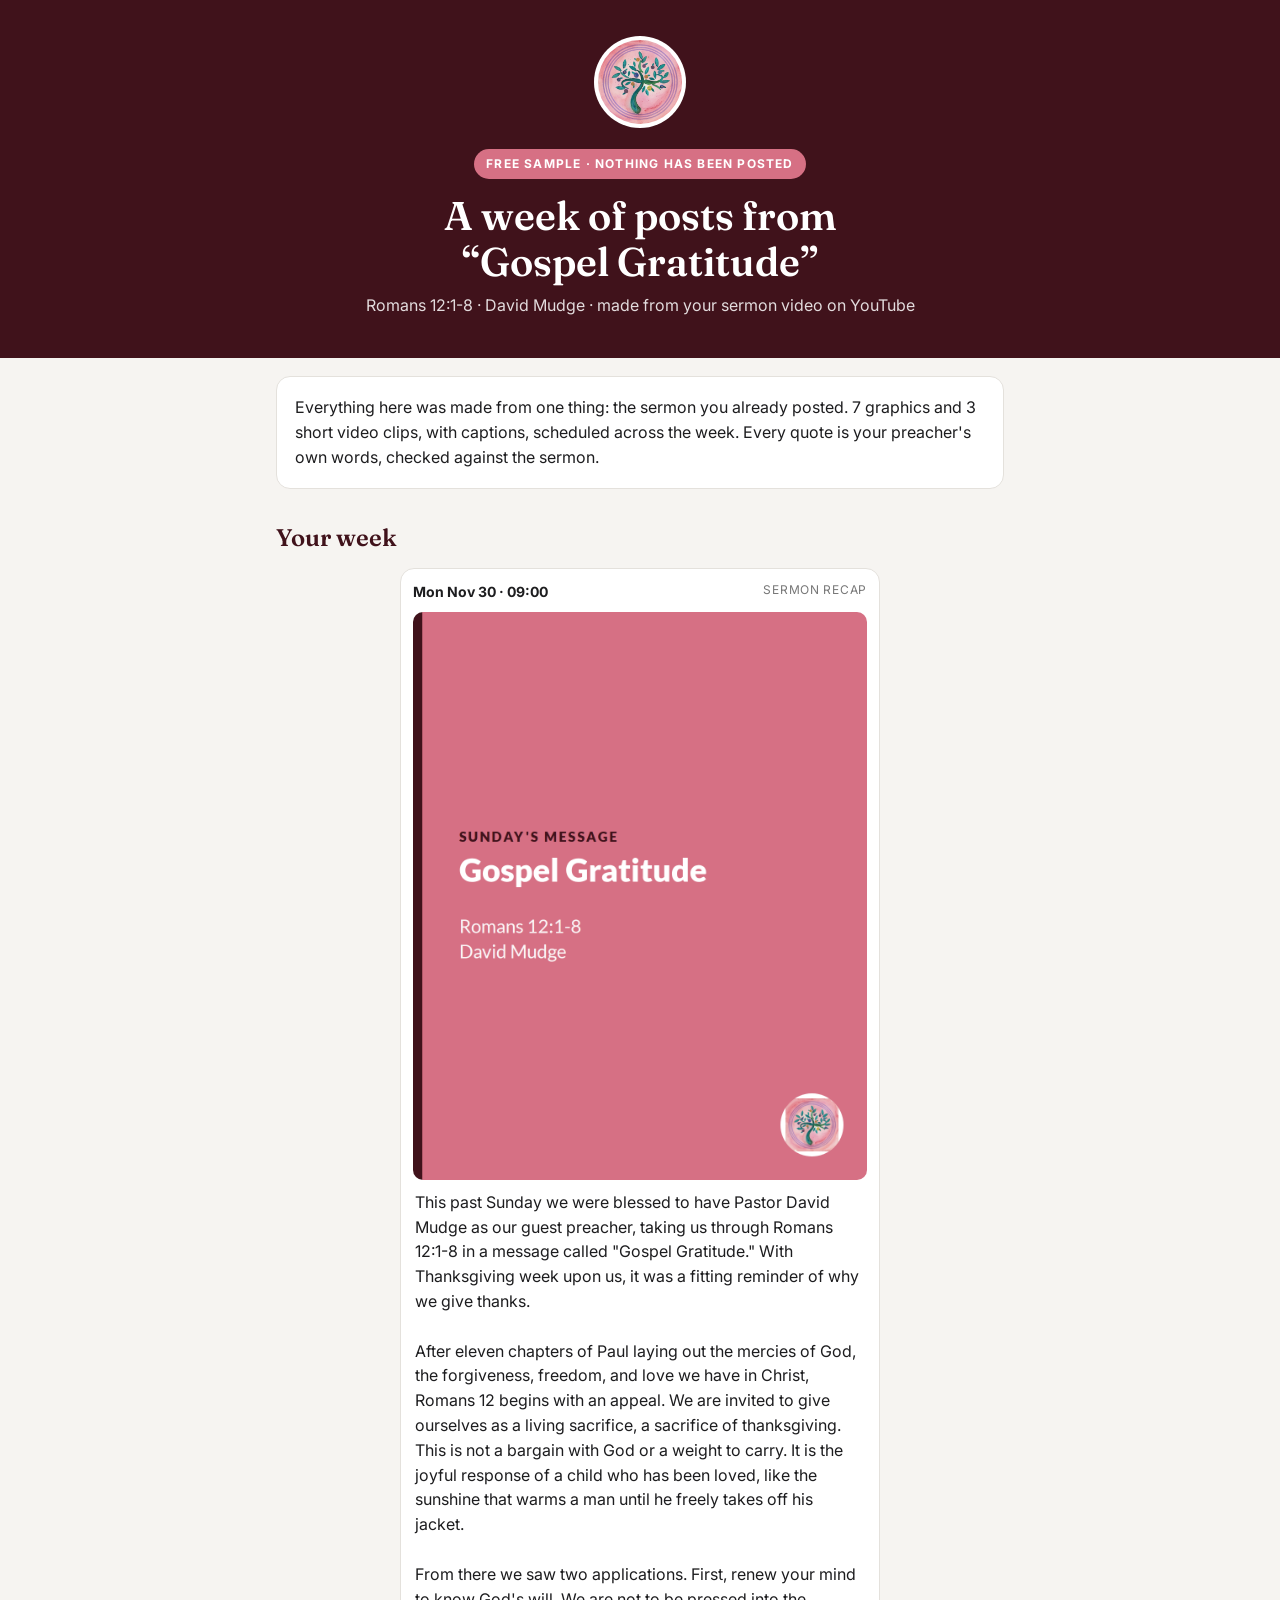
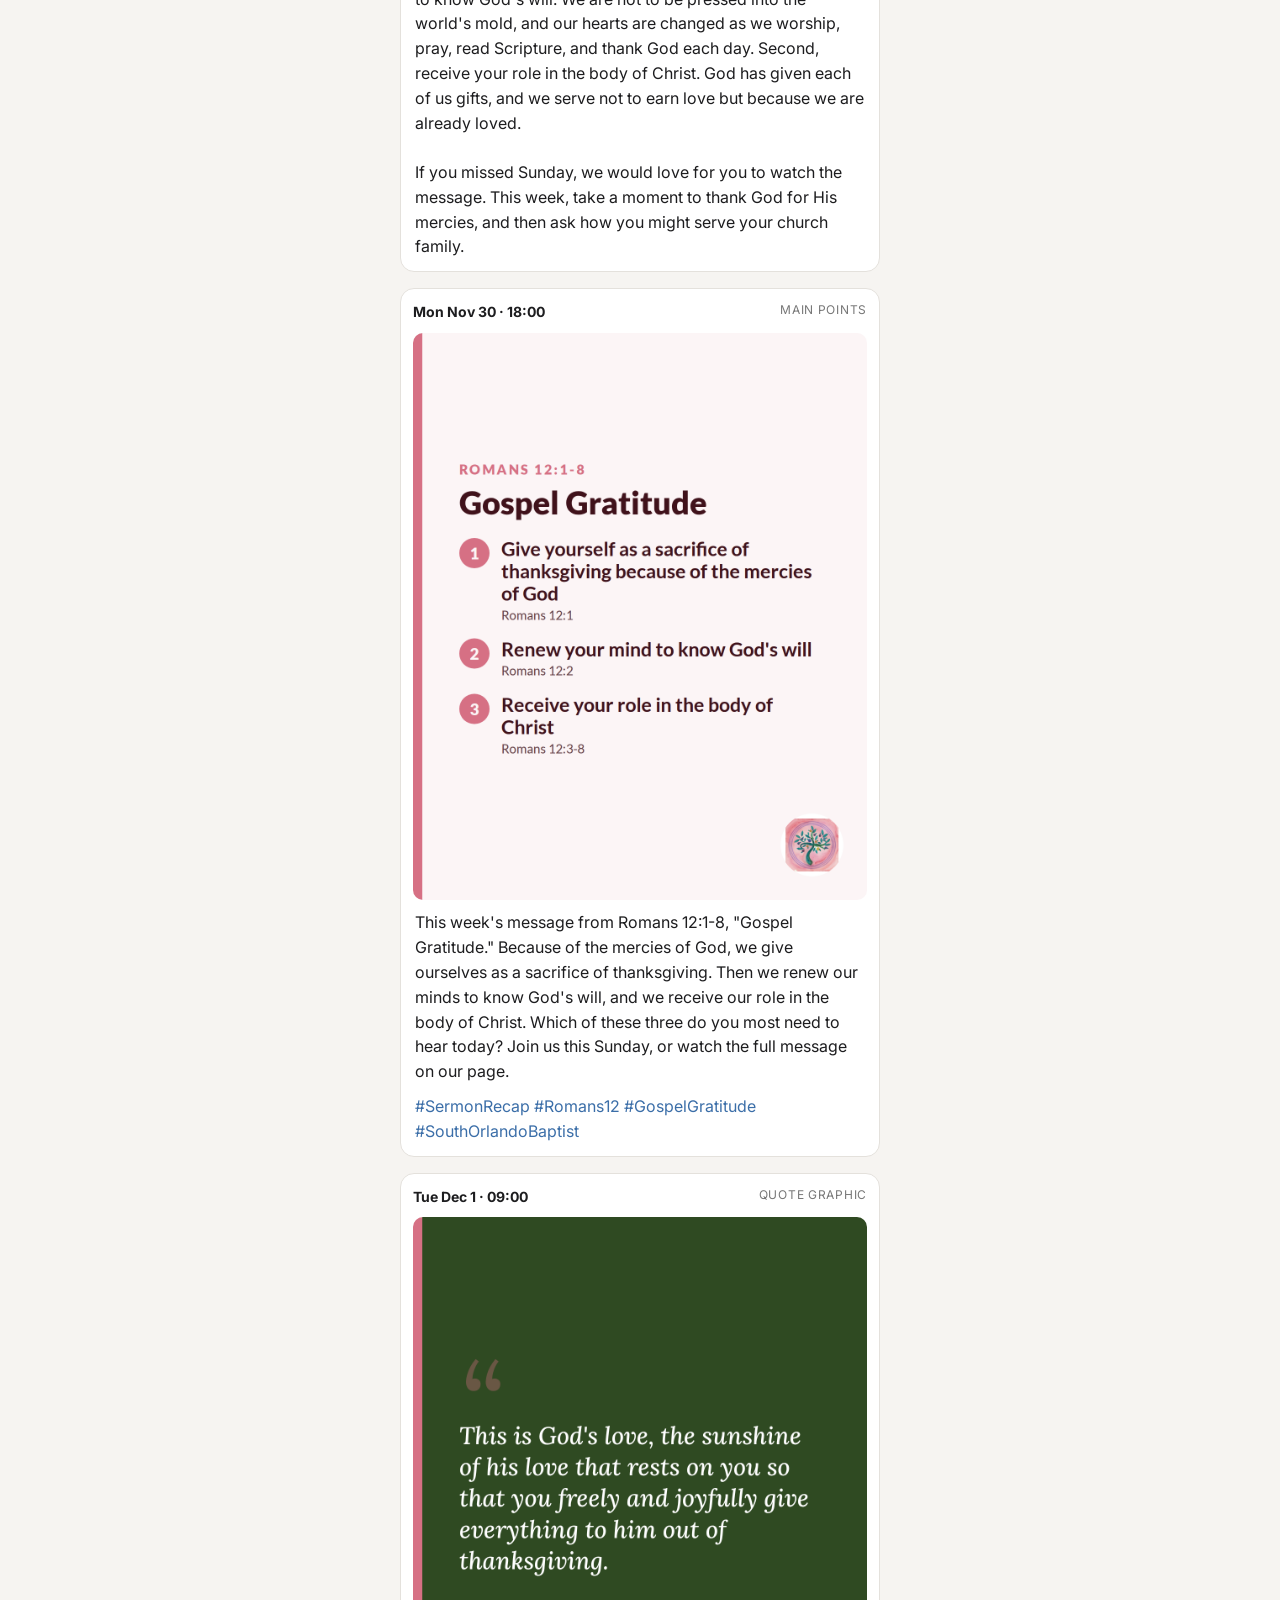
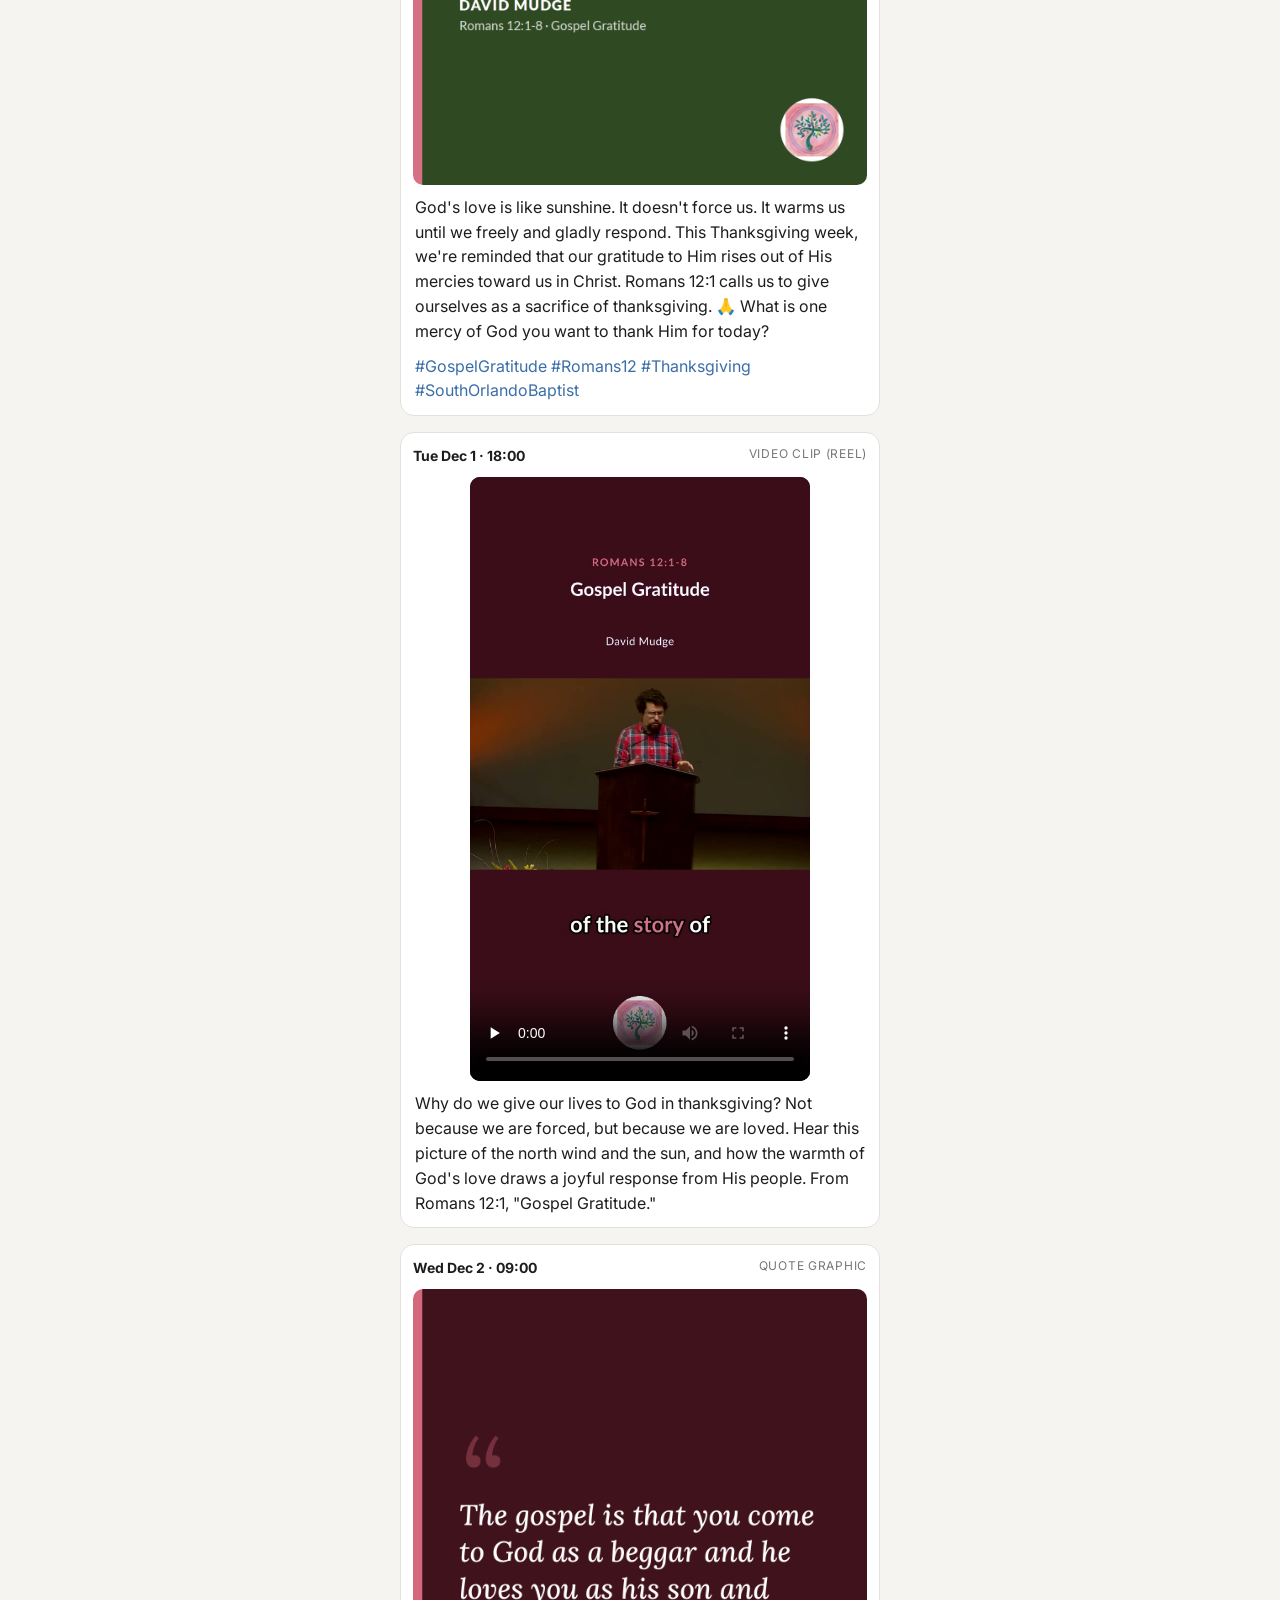
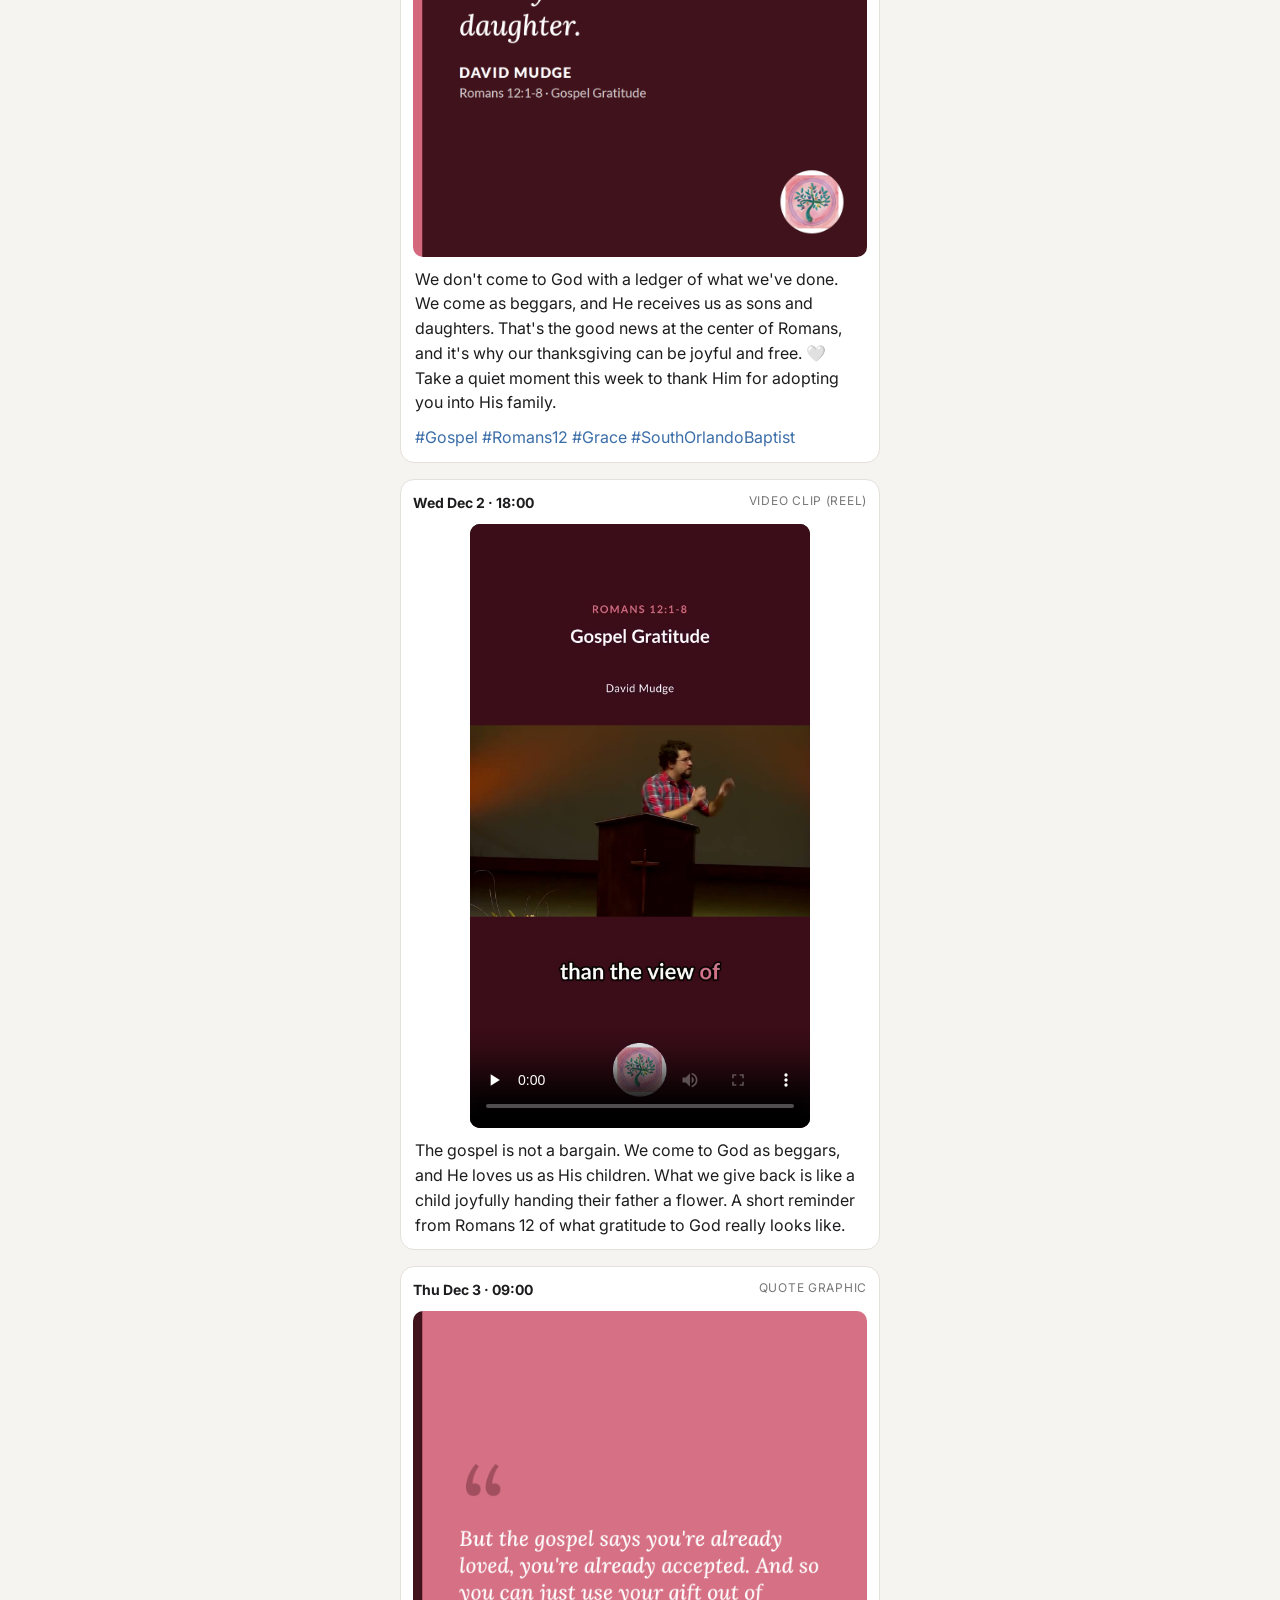
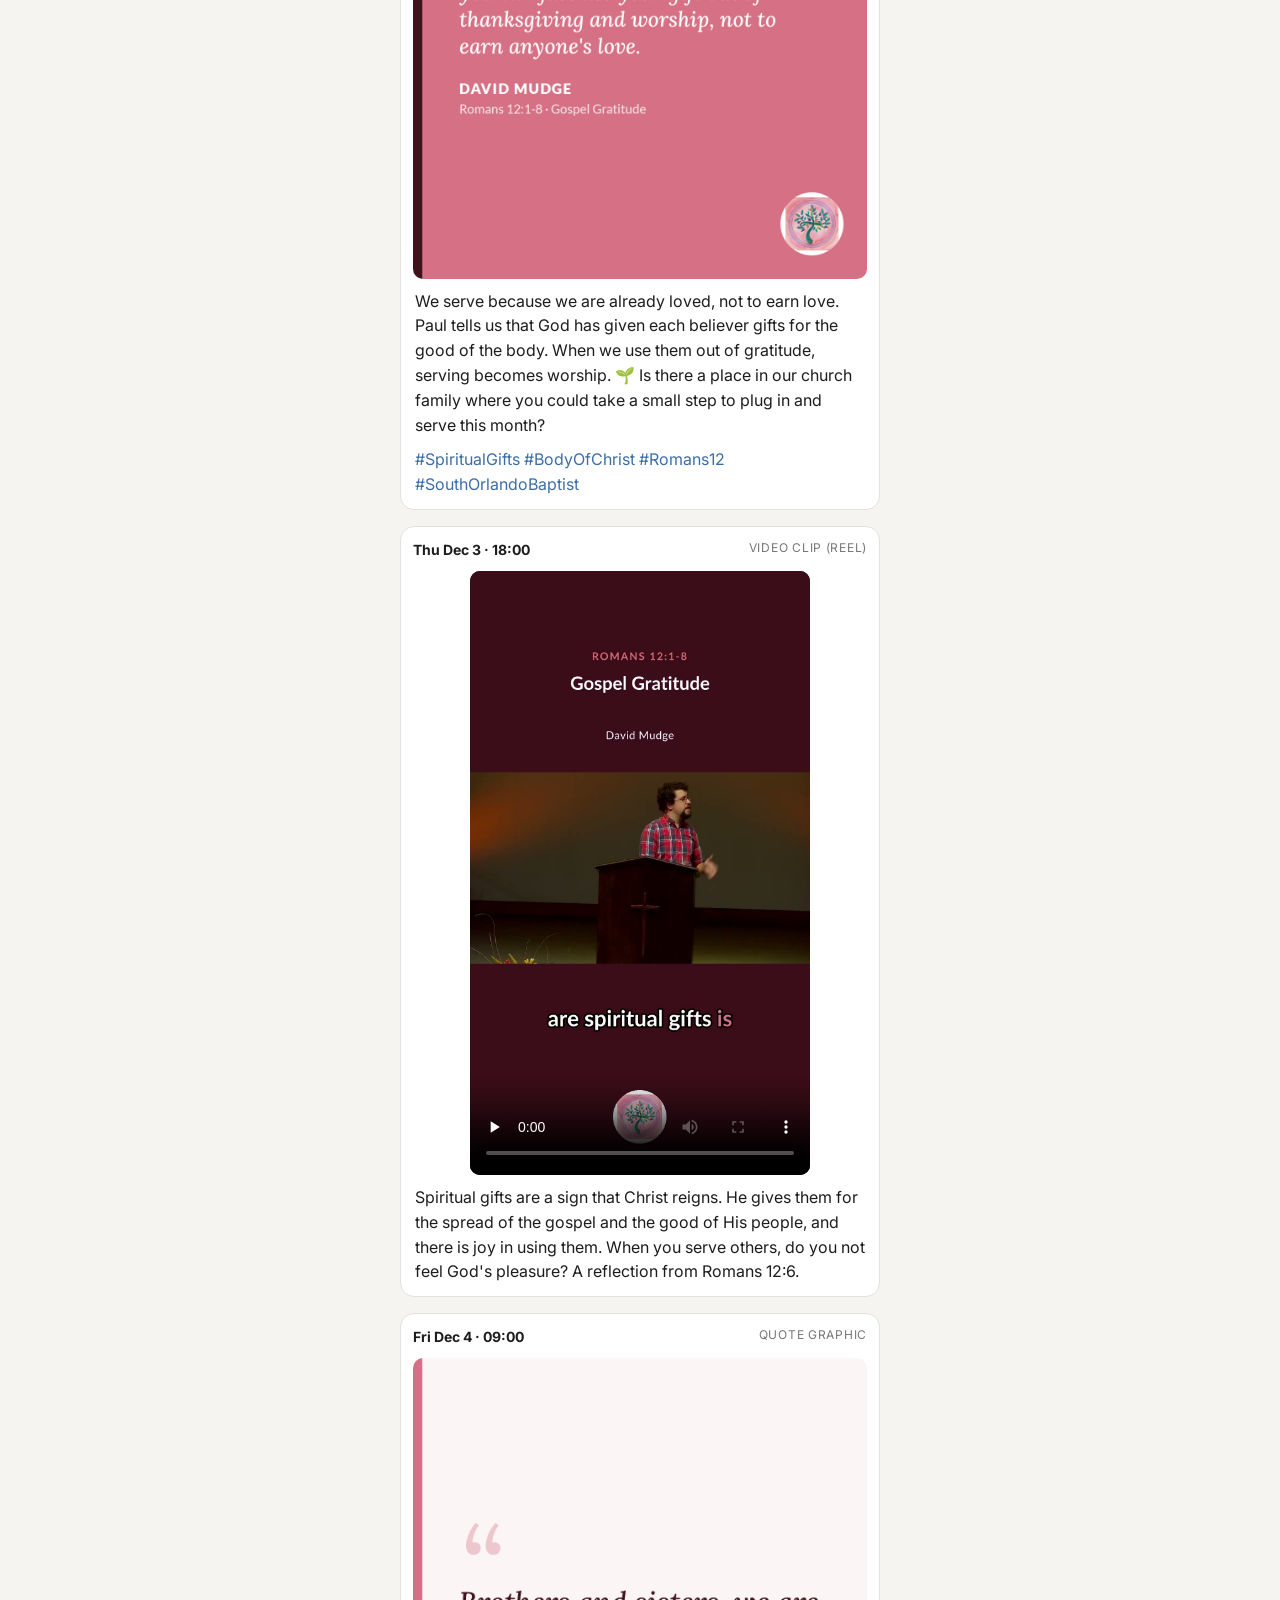
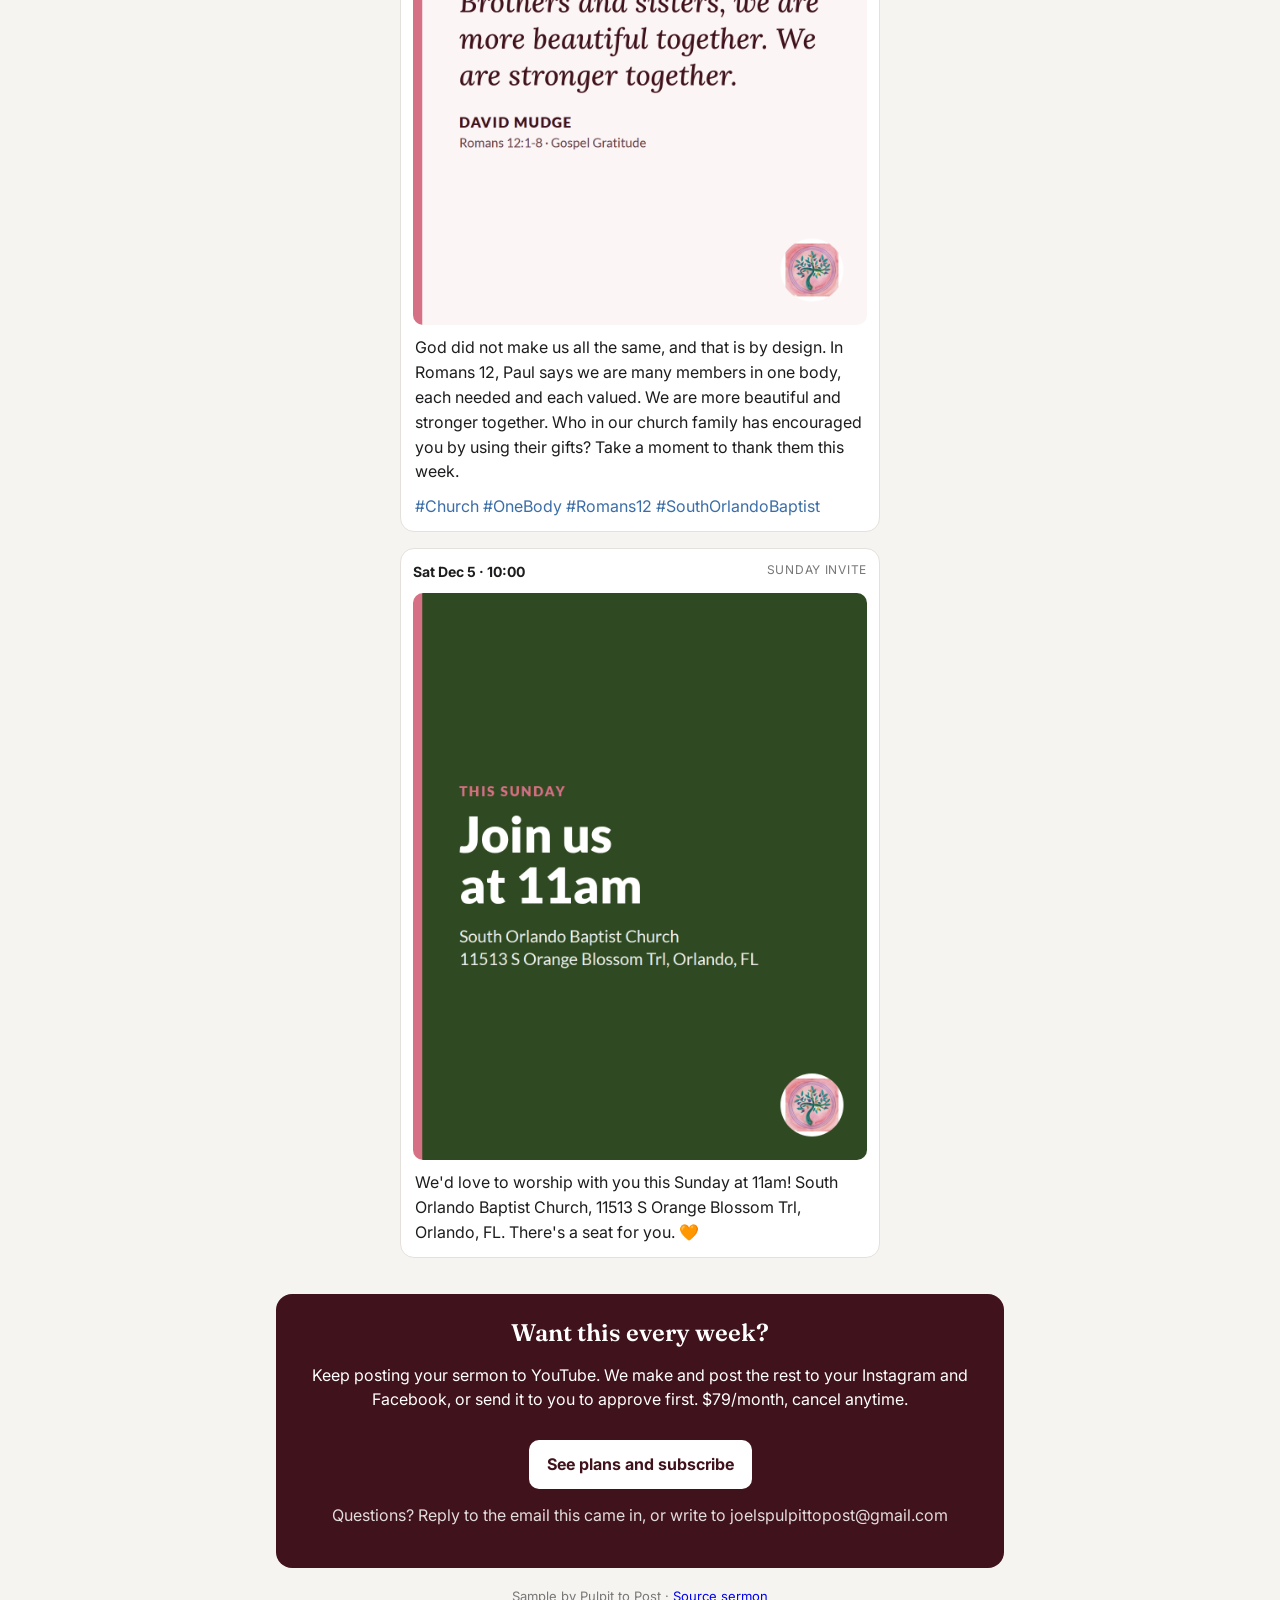
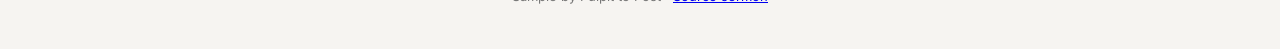
==== s/south-orlando-baptist-church-c3138469/index.html @ 4f06547c "Sample for South Orlando Baptist Church" ====
<!doctype html><html lang="en"><head><meta charset="utf-8">
<meta name="viewport" content="width=device-width, initial-scale=1, viewport-fit=cover">
<meta name="robots" content="noindex, nofollow">
<title>Free Sample · South Orlando Baptist Church</title>
<link href="https://fonts.googleapis.com/css2?family=Fraunces:opsz,wght@9..144,600&family=Inter:wght@400;600;700&display=swap" rel="stylesheet">
<style>
:root{--ink:#40121B;--accent:#D67084;--soft:#FCF5F6;--line:#E4E1DC;color-scheme:light}
*{box-sizing:border-box} body{margin:0;background:#F6F4F1;color:#1d1d1f;font:16px/1.55 Inter,system-ui,sans-serif}
.wrap{max-width:760px;margin:0 auto;padding-left:max(16px,env(safe-area-inset-left,0px));padding-right:max(16px,env(safe-area-inset-right,0px))}
header{background:var(--ink);color:#fff;padding-block:36px 40px;text-align:center}
header img{width:92px;height:92px;border-radius:50%;background:#fff;object-fit:contain;padding:4px}
.tag{display:inline-block;background:var(--accent);color:#fff;font-weight:700;font-size:12px;letter-spacing:.1em;text-transform:uppercase;padding:6px 12px;border-radius:999px;margin-top:14px}
h1{font:600 clamp(28px,6vw,40px)/1.15 Fraunces,Georgia,serif;margin:14px 0 8px;text-wrap:balance}
header p{opacity:.85;margin:0 auto;max-width:560px}
.box{background:#fff;border:1px solid var(--line);border-radius:14px;padding:18px;margin:18px 0}
h2{font:600 24px Fraunces,Georgia,serif;color:var(--ink);margin:34px 0 6px}
.post{background:#fff;border:1px solid var(--line);border-radius:14px;padding:12px;margin:16px auto;max-width:480px}
.post img,.post video{width:100%;border-radius:10px;display:block;background:#000}
.post video{max-width:340px;margin:0 auto}
.ph{display:flex;justify-content:space-between;gap:8px;margin-bottom:10px;font-size:14px}
.when{font-weight:700} .kind{color:#777;text-transform:uppercase;font-size:12px;letter-spacing:.06em}
.post p{margin:10px 2px 0} .tags{color:#3B6EA8}
.cta{background:var(--ink);color:#fff;border-radius:16px;padding:24px 20px;margin:36px 0 18px;text-align:center}
.cta h2{color:#fff;margin:0 0 8px} .cta a.btn{display:inline-block;background:#fff;color:var(--ink);font-weight:700;padding:12px 18px;border-radius:10px;text-decoration:none;margin-top:12px}
.foot{text-align:center;color:#777;font-size:13px;padding-bottom:30px}
</style></head><body>
<header><div class="wrap">
<img src="logo.png" alt="South Orlando Baptist Church logo">
<div><span class="tag">Free sample · Nothing has been posted</span></div>
<h1>A week of posts from “Gospel Gratitude”</h1>
<p>Romans 12:1-8 · David Mudge · made from your sermon video on YouTube</p>
</div></header>
<main class="wrap">
<div class="box">Everything here was made from one thing: the sermon you already posted. 7 graphics and 3 short video clips, with captions, scheduled across the week. Every quote is your preacher's own words, checked against the sermon.</div>
<h2>Your week</h2>
<article class="post"><div class="ph"><span class="when">Mon Nov 30
 · 09:00</span><span class="kind">Sermon recap</span></div>
<img src="images/01-recap.png" alt="" loading="lazy"><p>This past Sunday we were blessed to have Pastor David Mudge as our guest preacher, taking us through Romans 12:1-8 in a message called &quot;Gospel Gratitude.&quot; With Thanksgiving week upon us, it was a fitting reminder of why we give thanks.<br><br>After eleven chapters of Paul laying out the mercies of God, the forgiveness, freedom, and love we have in Christ, Romans 12 begins with an appeal. We are invited to give ourselves as a living sacrifice, a sacrifice of thanksgiving. This is not a bargain with God or a weight to carry. It is the joyful response of a child who has been loved, like the sunshine that warms a man until he freely takes off his jacket.<br><br>From there we saw two applications. First, renew your mind to know God&#x27;s will. We are not to be pressed into the world&#x27;s mold, and our hearts are changed as we worship, pray, read Scripture, and thank God each day. Second, receive your role in the body of Christ. God has given each of us gifts, and we serve not to earn love but because we are already loved.<br><br>If you missed Sunday, we would love for you to watch the message. This week, take a moment to thank God for His mercies, and then ask how you might serve your church family.</p></article><article class="post"><div class="ph"><span class="when">Mon Nov 30
 · 18:00</span><span class="kind">Main points</span></div>
<img src="images/02-outline.png" alt="" loading="lazy"><p>This week&#x27;s message from Romans 12:1-8, &quot;Gospel Gratitude.&quot; Because of the mercies of God, we give ourselves as a sacrifice of thanksgiving. Then we renew our minds to know God&#x27;s will, and we receive our role in the body of Christ. Which of these three do you most need to hear today? Join us this Sunday, or watch the full message on our page.</p><p class="tags">#SermonRecap #Romans12 #GospelGratitude #SouthOrlandoBaptist</p></article><article class="post"><div class="ph"><span class="when">Tue Dec 1
 · 09:00</span><span class="kind">Quote graphic</span></div>
<img src="images/03-quote.png" alt="" loading="lazy"><p>God&#x27;s love is like sunshine. It doesn&#x27;t force us. It warms us until we freely and gladly respond. This Thanksgiving week, we&#x27;re reminded that our gratitude to Him rises out of His mercies toward us in Christ. Romans 12:1 calls us to give ourselves as a sacrifice of thanksgiving. 🙏 What is one mercy of God you want to thank Him for today?</p><p class="tags">#GospelGratitude #Romans12 #Thanksgiving #SouthOrlandoBaptist</p></article><article class="post"><div class="ph"><span class="when">Tue Dec 1
 · 18:00</span><span class="kind">Video clip (Reel)</span></div>
<video src="clips/clip-1.mp4" poster="clips/clip-1.jpg" controls playsinline preload="none"></video><p>Why do we give our lives to God in thanksgiving? Not because we are forced, but because we are loved. Hear this picture of the north wind and the sun, and how the warmth of God&#x27;s love draws a joyful response from His people. From Romans 12:1, &quot;Gospel Gratitude.&quot;</p></article><article class="post"><div class="ph"><span class="when">Wed Dec 2
 · 09:00</span><span class="kind">Quote graphic</span></div>
<img src="images/04-quote.png" alt="" loading="lazy"><p>We don&#x27;t come to God with a ledger of what we&#x27;ve done. We come as beggars, and He receives us as sons and daughters. That&#x27;s the good news at the center of Romans, and it&#x27;s why our thanksgiving can be joyful and free. 🤍 Take a quiet moment this week to thank Him for adopting you into His family.</p><p class="tags">#Gospel #Romans12 #Grace #SouthOrlandoBaptist</p></article><article class="post"><div class="ph"><span class="when">Wed Dec 2
 · 18:00</span><span class="kind">Video clip (Reel)</span></div>
<video src="clips/clip-2.mp4" poster="clips/clip-2.jpg" controls playsinline preload="none"></video><p>The gospel is not a bargain. We come to God as beggars, and He loves us as His children. What we give back is like a child joyfully handing their father a flower. A short reminder from Romans 12 of what gratitude to God really looks like.</p></article><article class="post"><div class="ph"><span class="when">Thu Dec 3
 · 09:00</span><span class="kind">Quote graphic</span></div>
<img src="images/05-quote.png" alt="" loading="lazy"><p>We serve because we are already loved, not to earn love. Paul tells us that God has given each believer gifts for the good of the body. When we use them out of gratitude, serving becomes worship. 🌱 Is there a place in our church family where you could take a small step to plug in and serve this month?</p><p class="tags">#SpiritualGifts #BodyOfChrist #Romans12 #SouthOrlandoBaptist</p></article><article class="post"><div class="ph"><span class="when">Thu Dec 3
 · 18:00</span><span class="kind">Video clip (Reel)</span></div>
<video src="clips/clip-3.mp4" poster="clips/clip-3.jpg" controls playsinline preload="none"></video><p>Spiritual gifts are a sign that Christ reigns. He gives them for the spread of the gospel and the good of His people, and there is joy in using them. When you serve others, do you not feel God&#x27;s pleasure? A reflection from Romans 12:6.</p></article><article class="post"><div class="ph"><span class="when">Fri Dec 4
 · 09:00</span><span class="kind">Quote graphic</span></div>
<img src="images/06-quote.png" alt="" loading="lazy"><p>God did not make us all the same, and that is by design. In Romans 12, Paul says we are many members in one body, each needed and each valued. We are more beautiful and stronger together. Who in our church family has encouraged you by using their gifts? Take a moment to thank them this week.</p><p class="tags">#Church #OneBody #Romans12 #SouthOrlandoBaptist</p></article><article class="post"><div class="ph"><span class="when">Sat Dec 5
 · 10:00</span><span class="kind">Sunday invite</span></div>
<img src="images/07-invite.png" alt="" loading="lazy"><p>We&#x27;d love to worship with you this Sunday at 11am! South Orlando Baptist Church, 11513 S Orange Blossom Trl, Orlando, FL. There&#x27;s a seat for you. 🧡</p></article>
<section class="cta"><h2>Want this every week?</h2>
<p>Keep posting your sermon to YouTube. We make and post the rest to your Instagram and Facebook, or send it to you to approve first. $79/month, cancel anytime.</p>
<a class="btn" href="https://pulpittopost.github.io/#pricing">See plans and subscribe</a>
<p style="margin-top:14px;opacity:.85">Questions? Reply to the email this came in, or write to joelspulpittopost@gmail.com</p></section>
<p class="foot">Sample by Pulpit to Post · <a href="https://www.youtube.com/watch?v=TnrkxDcTIn0">Source sermon</a></p>
</main></body></html>
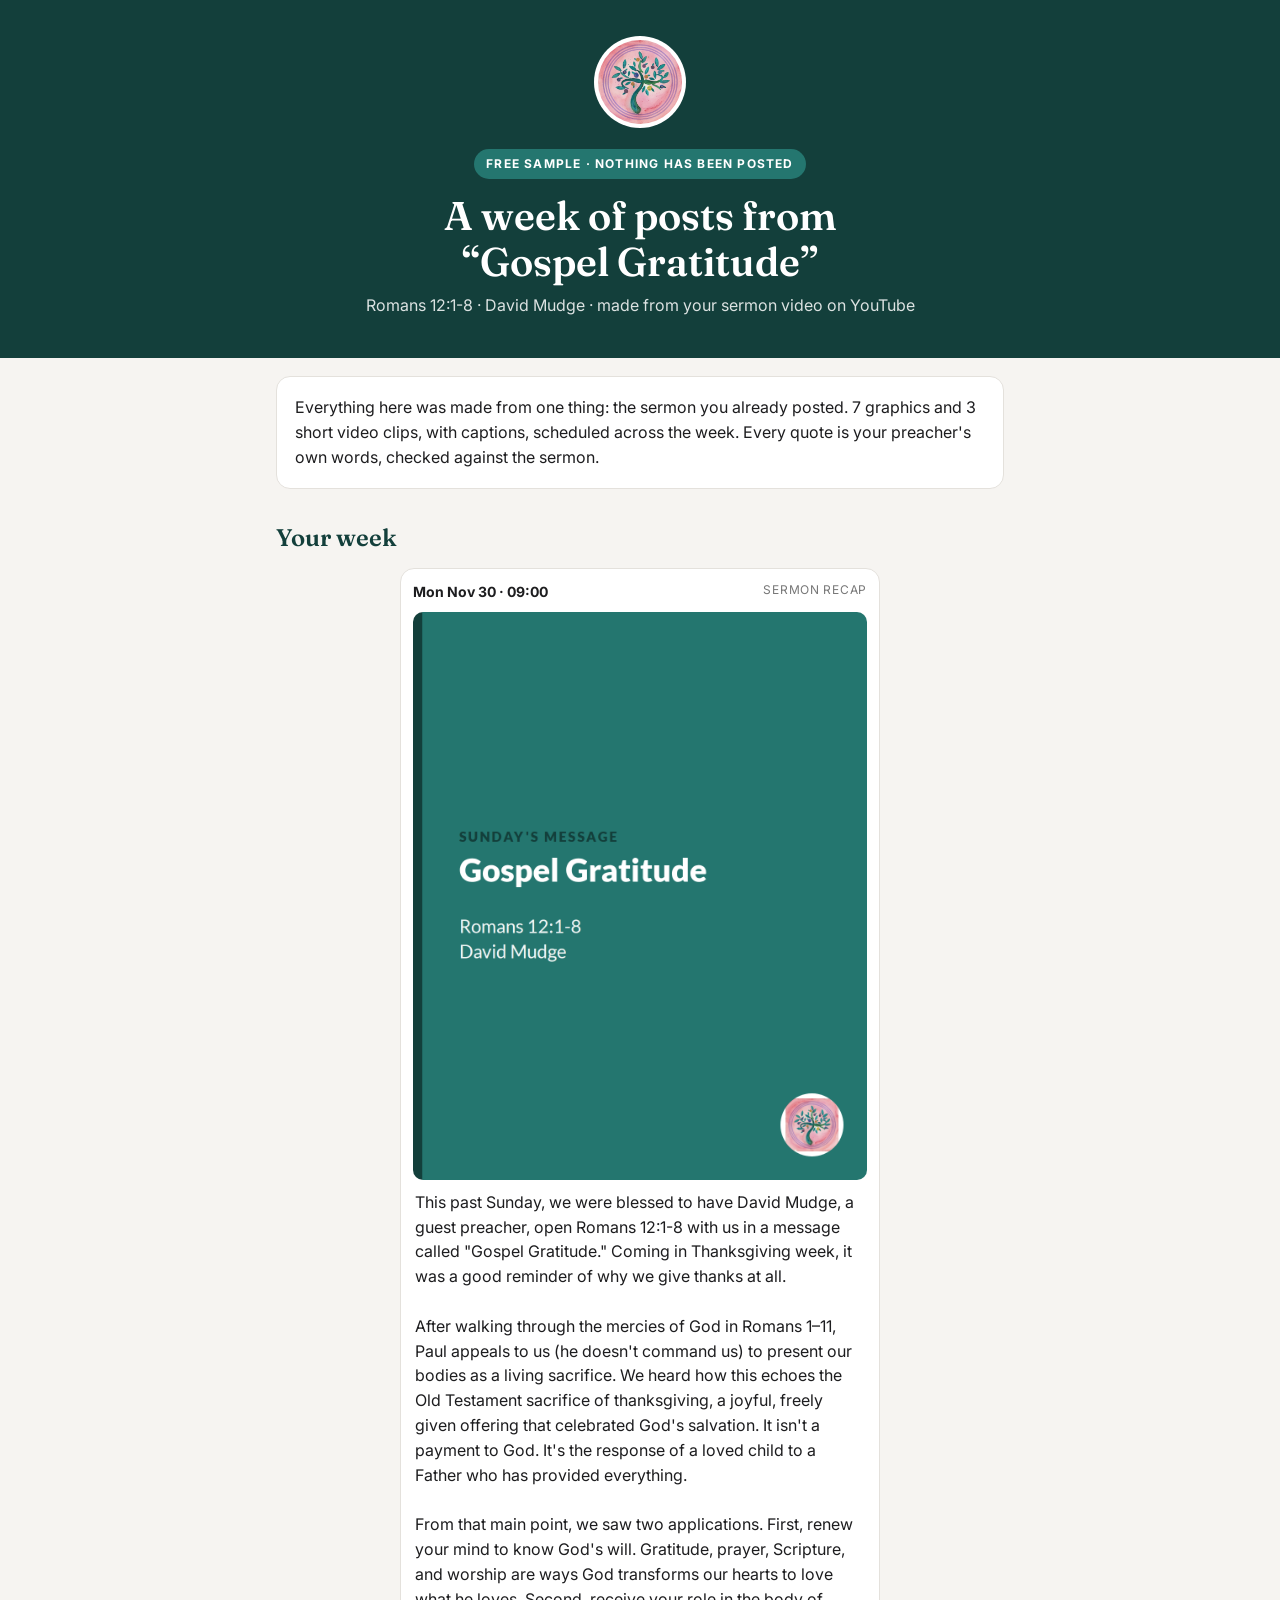
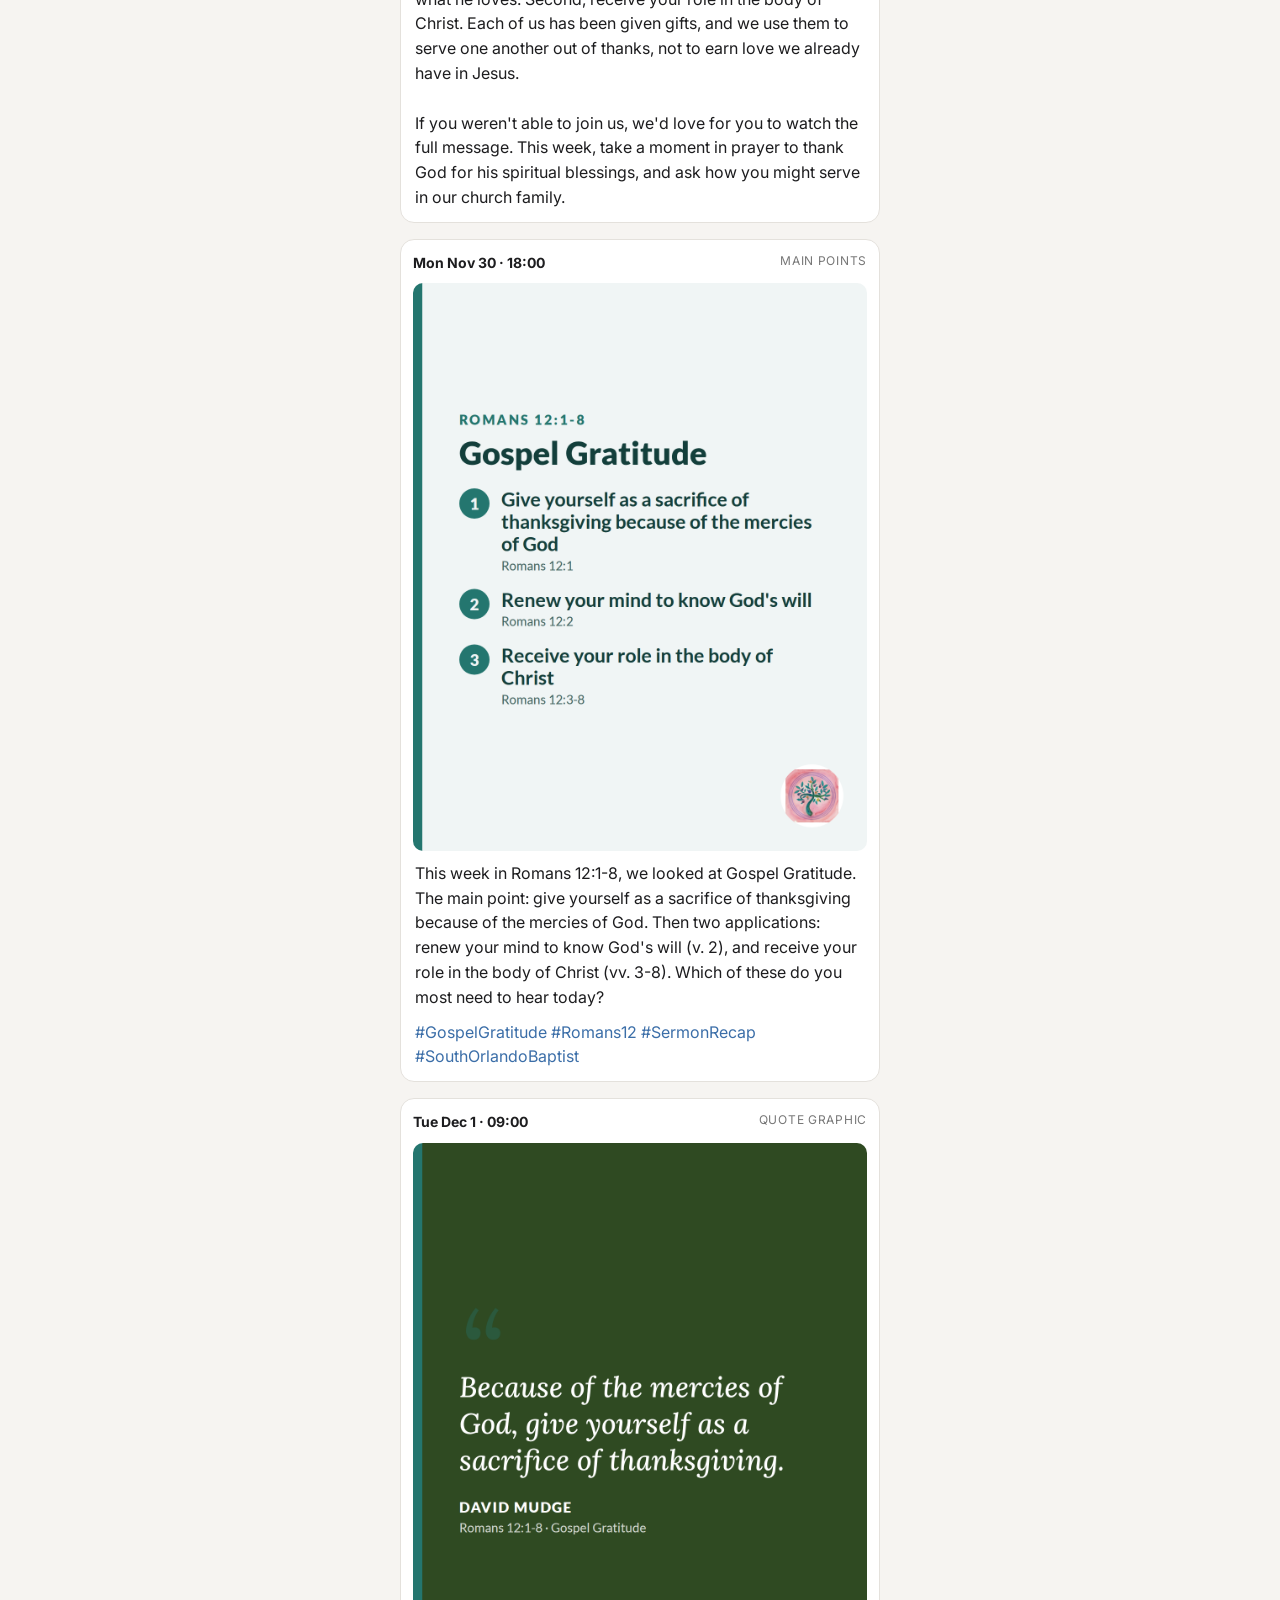
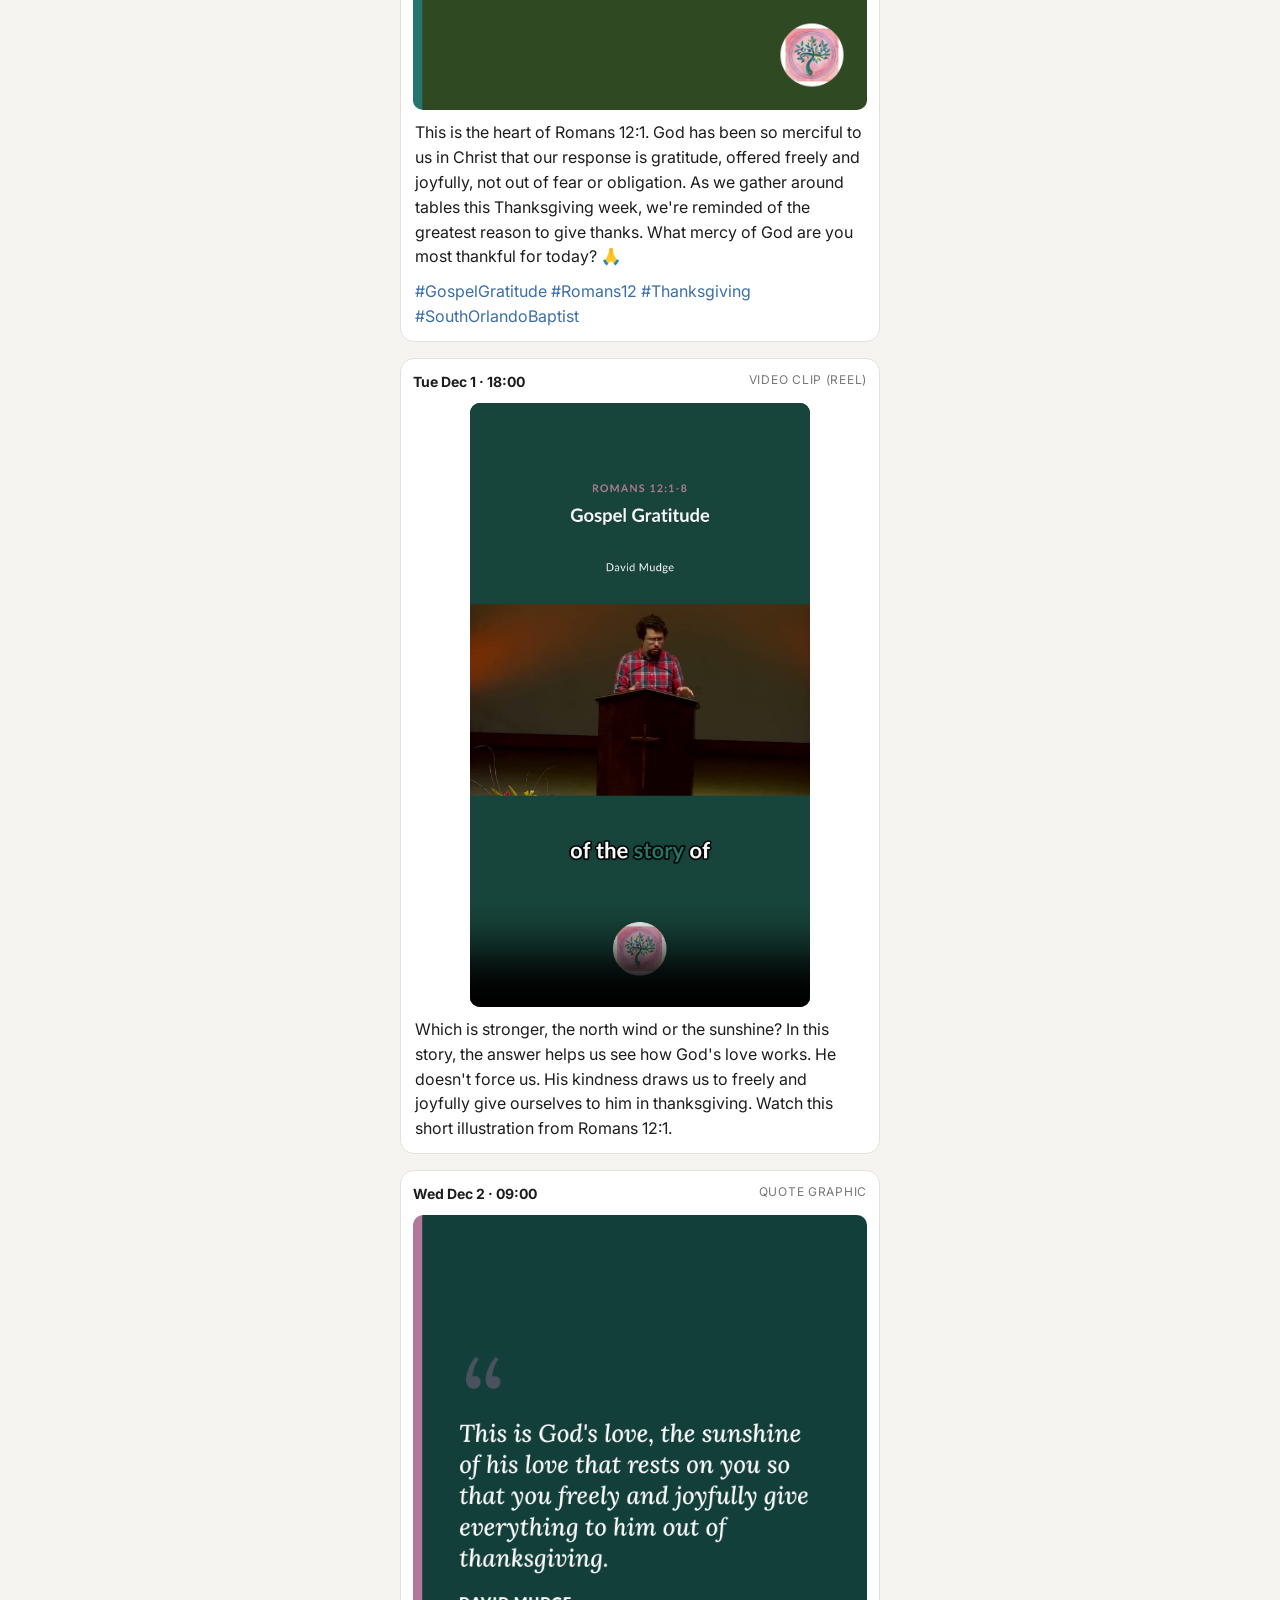
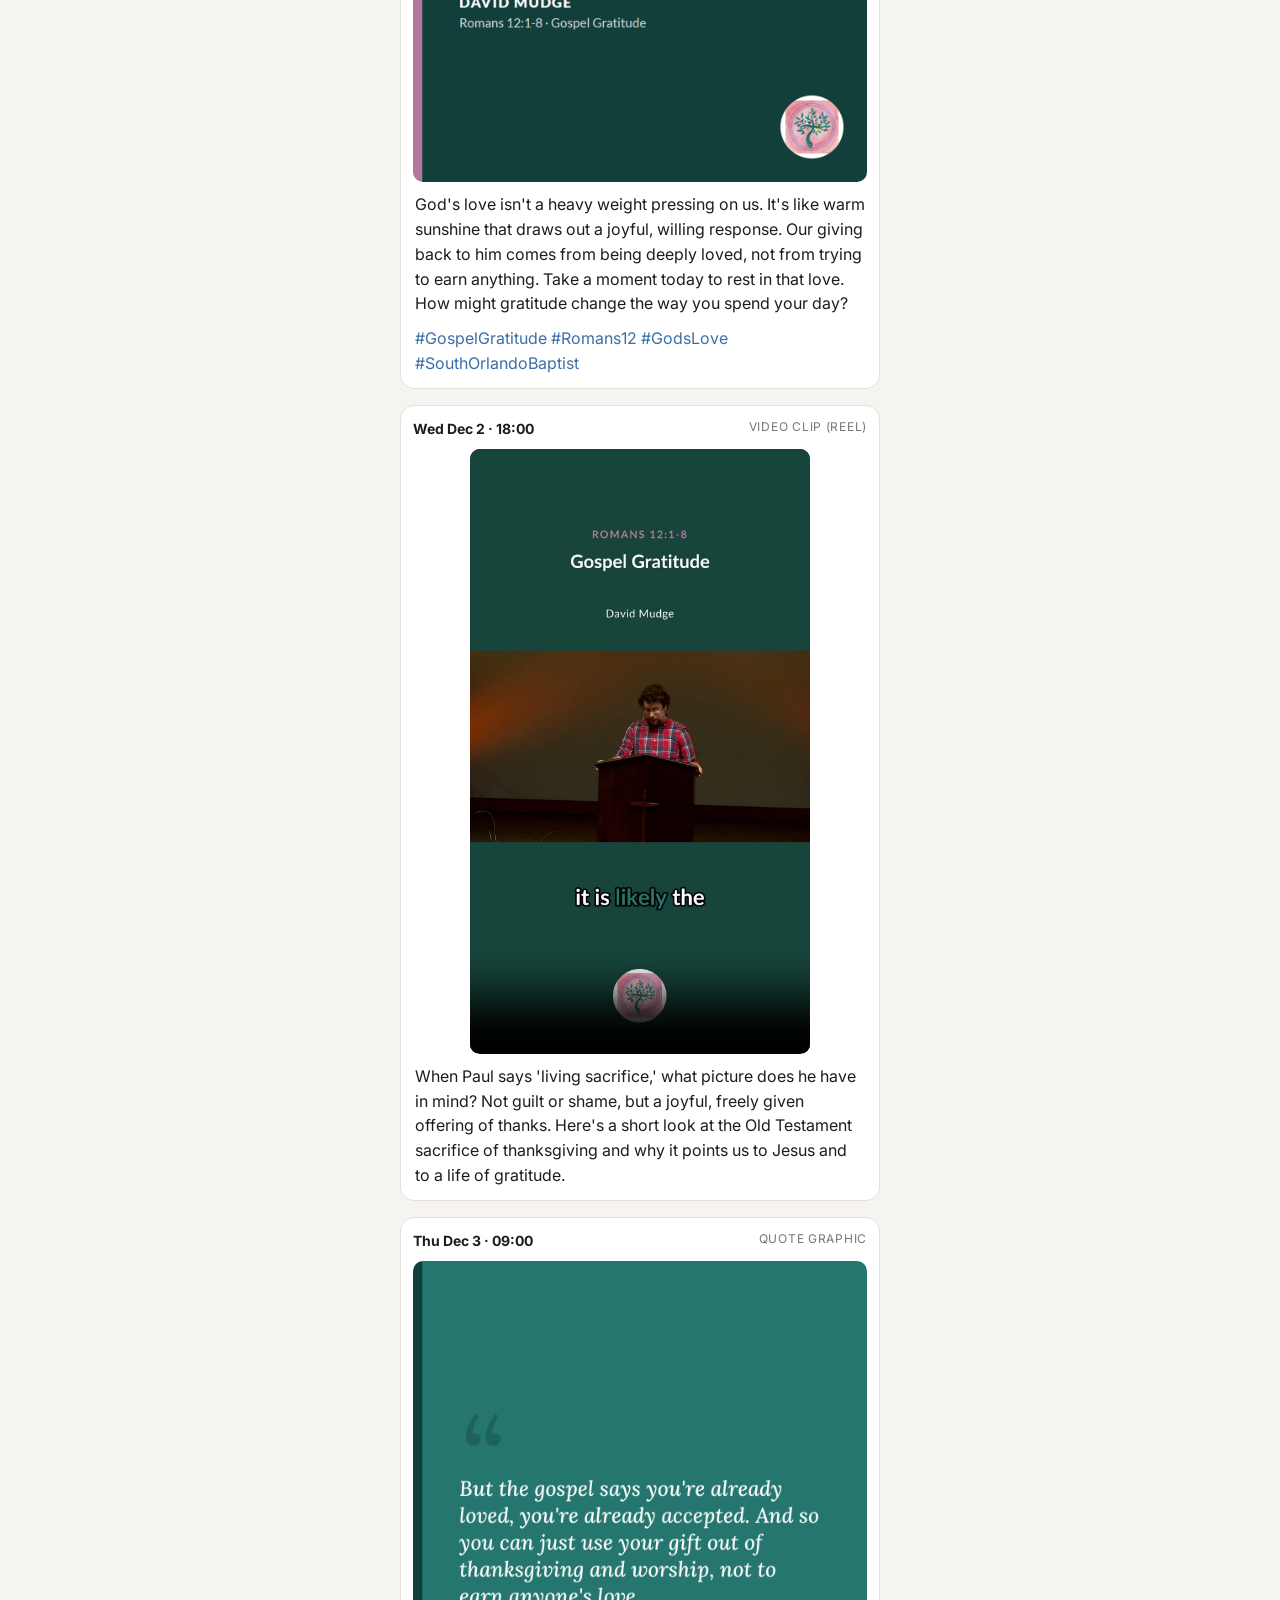
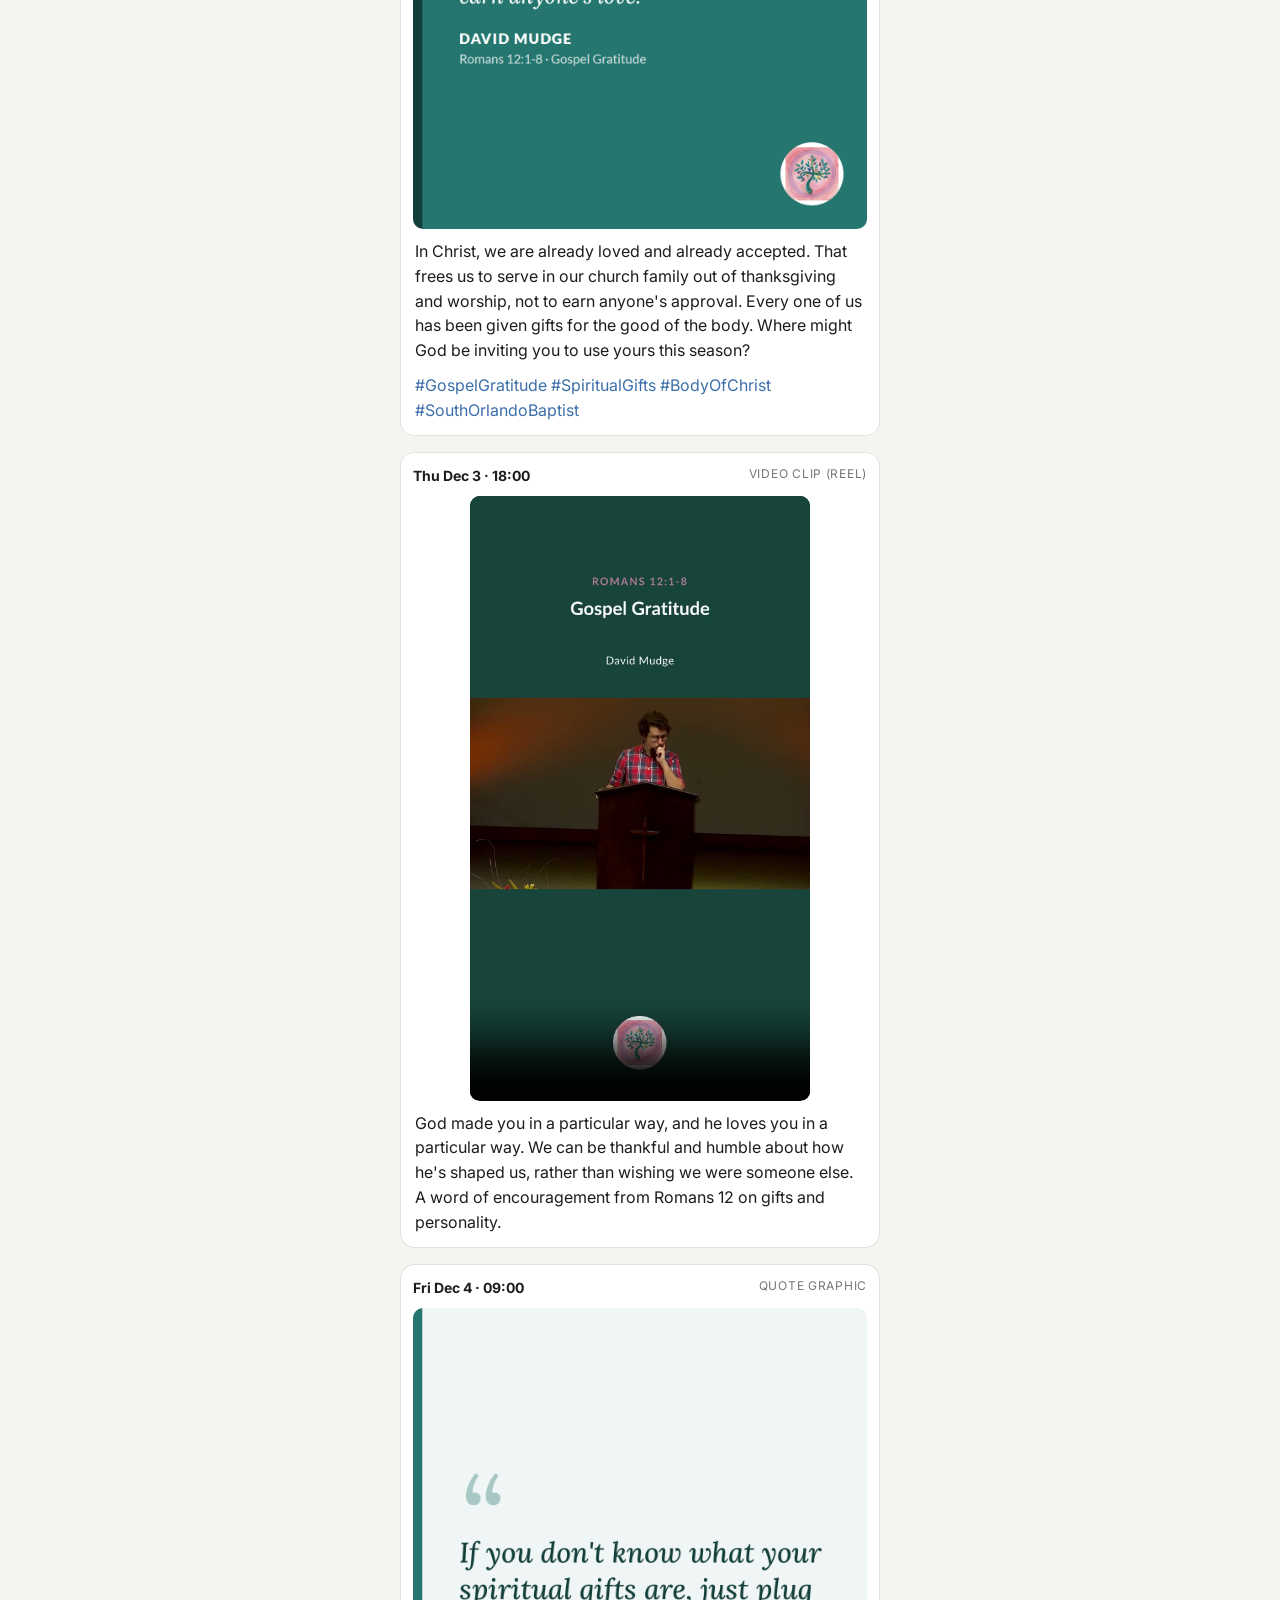
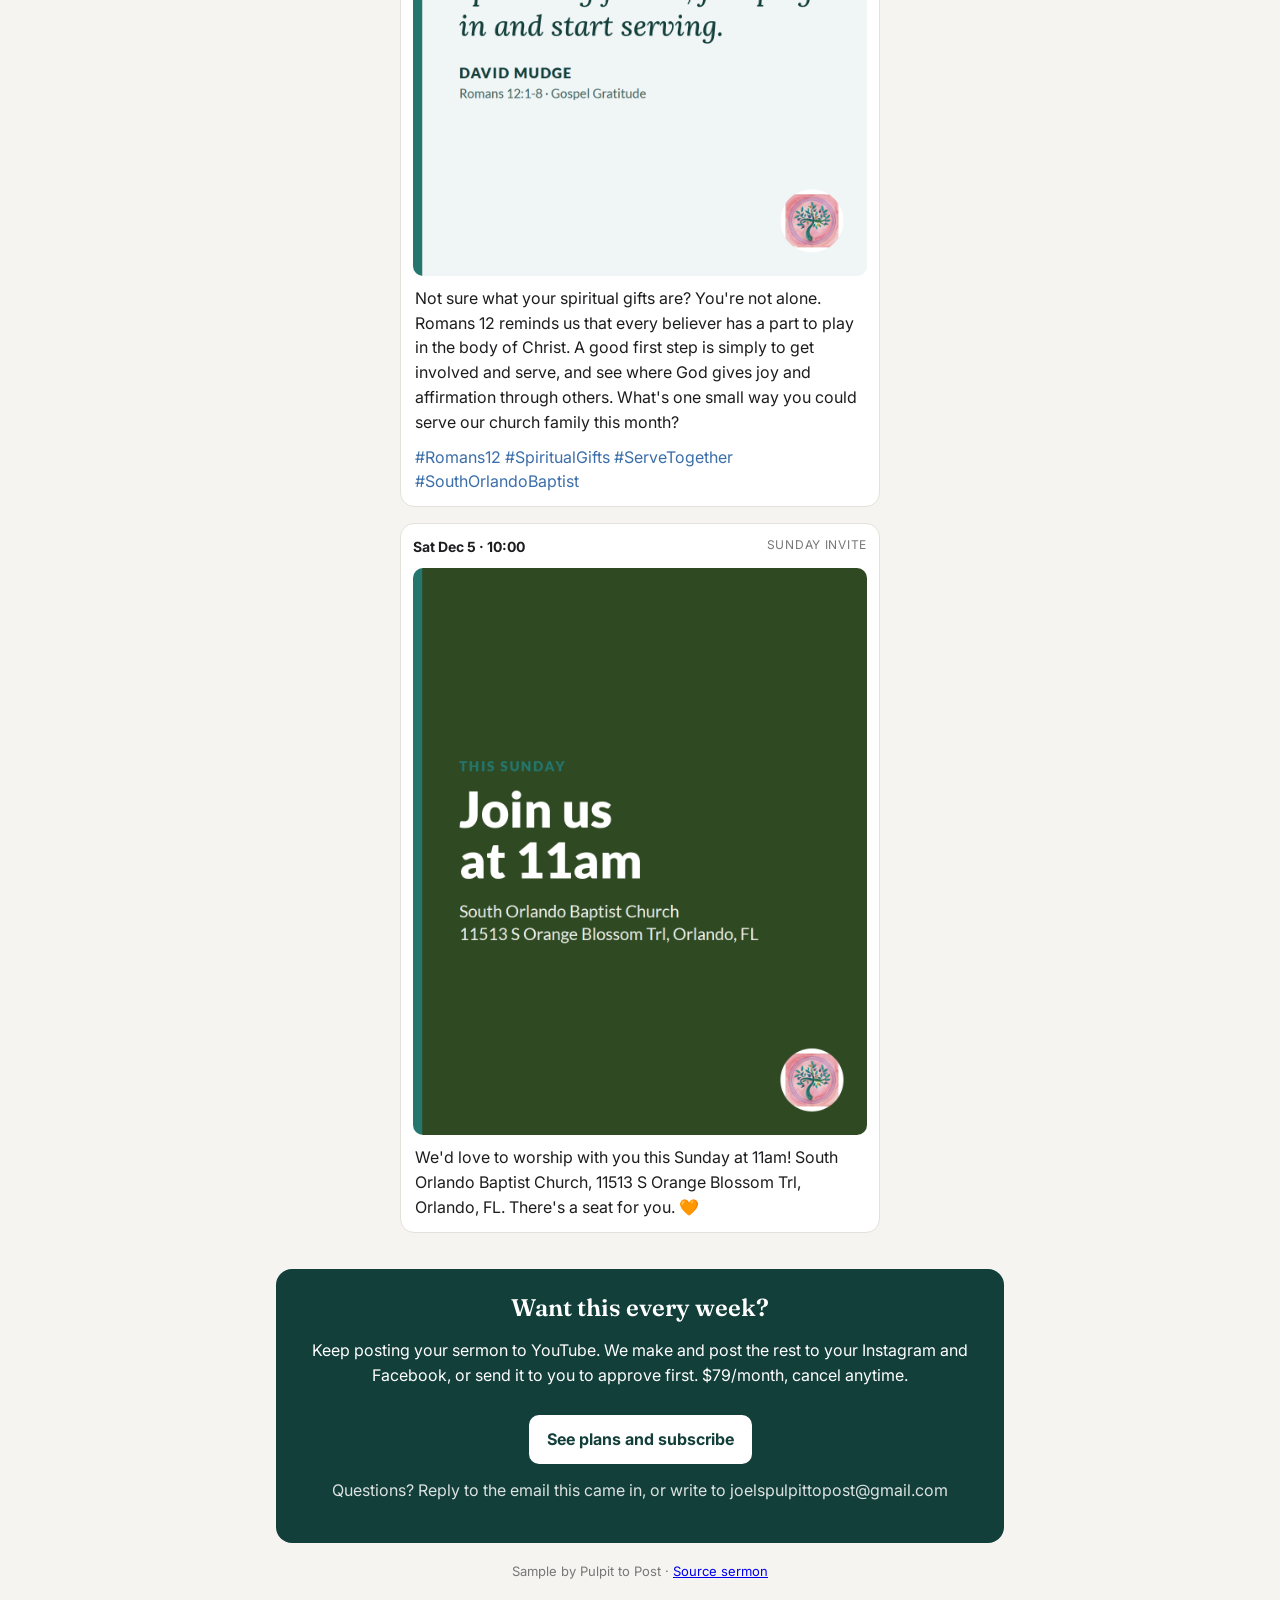
==== commit 9c6a43d3: "Sample for South Orlando Baptist Church" ====
--- a/s/south-orlando-baptist-church-c3138469/index.html
+++ b/s/south-orlando-baptist-church-c3138469/index.html
@@ -4,7 +4,7 @@
 <title>Free Sample · South Orlando Baptist Church</title>
 <link href="https://fonts.googleapis.com/css2?family=Fraunces:opsz,wght@9..144,600&family=Inter:wght@400;600;700&display=swap" rel="stylesheet">
 <style>
-:root{--ink:#40121B;--accent:#D67084;--soft:#FCF5F6;--line:#E4E1DC;color-scheme:light}
+:root{--ink:#133F3B;--accent:#24766F;--soft:#F0F5F5;--line:#E4E1DC;color-scheme:light}
 *{box-sizing:border-box} body{margin:0;background:#F6F4F1;color:#1d1d1f;font:16px/1.55 Inter,system-ui,sans-serif}
 .wrap{max-width:760px;margin:0 auto;padding-left:max(16px,env(safe-area-inset-left,0px));padding-right:max(16px,env(safe-area-inset-right,0px))}
 header{background:var(--ink);color:#fff;padding-block:36px 40px;text-align:center}
@@ -35,23 +35,23 @@
 <h2>Your week</h2>
 <article class="post"><div class="ph"><span class="when">Mon Nov 30
  · 09:00</span><span class="kind">Sermon recap</span></div>
-<img src="images/01-recap.png" alt="" loading="lazy"><p>This past Sunday we were blessed to have Pastor David Mudge as our guest preacher, taking us through Romans 12:1-8 in a message called &quot;Gospel Gratitude.&quot; With Thanksgiving week upon us, it was a fitting reminder of why we give thanks.<br><br>After eleven chapters of Paul laying out the mercies of God, the forgiveness, freedom, and love we have in Christ, Romans 12 begins with an appeal. We are invited to give ourselves as a living sacrifice, a sacrifice of thanksgiving. This is not a bargain with God or a weight to carry. It is the joyful response of a child who has been loved, like the sunshine that warms a man until he freely takes off his jacket.<br><br>From there we saw two applications. First, renew your mind to know God&#x27;s will. We are not to be pressed into the world&#x27;s mold, and our hearts are changed as we worship, pray, read Scripture, and thank God each day. Second, receive your role in the body of Christ. God has given each of us gifts, and we serve not to earn love but because we are already loved.<br><br>If you missed Sunday, we would love for you to watch the message. This week, take a moment to thank God for His mercies, and then ask how you might serve your church family.</p></article><article class="post"><div class="ph"><span class="when">Mon Nov 30
+<img src="images/01-recap.png" alt="" loading="lazy"><p>This past Sunday, we were blessed to have David Mudge, a guest preacher, open Romans 12:1-8 with us in a message called &quot;Gospel Gratitude.&quot; Coming in Thanksgiving week, it was a good reminder of why we give thanks at all.<br><br>After walking through the mercies of God in Romans 1–11, Paul appeals to us (he doesn&#x27;t command us) to present our bodies as a living sacrifice. We heard how this echoes the Old Testament sacrifice of thanksgiving, a joyful, freely given offering that celebrated God&#x27;s salvation. It isn&#x27;t a payment to God. It&#x27;s the response of a loved child to a Father who has provided everything.<br><br>From that main point, we saw two applications. First, renew your mind to know God&#x27;s will. Gratitude, prayer, Scripture, and worship are ways God transforms our hearts to love what he loves. Second, receive your role in the body of Christ. Each of us has been given gifts, and we use them to serve one another out of thanks, not to earn love we already have in Jesus.<br><br>If you weren&#x27;t able to join us, we&#x27;d love for you to watch the full message. This week, take a moment in prayer to thank God for his spiritual blessings, and ask how you might serve in our church family.</p></article><article class="post"><div class="ph"><span class="when">Mon Nov 30
  · 18:00</span><span class="kind">Main points</span></div>
-<img src="images/02-outline.png" alt="" loading="lazy"><p>This week&#x27;s message from Romans 12:1-8, &quot;Gospel Gratitude.&quot; Because of the mercies of God, we give ourselves as a sacrifice of thanksgiving. Then we renew our minds to know God&#x27;s will, and we receive our role in the body of Christ. Which of these three do you most need to hear today? Join us this Sunday, or watch the full message on our page.</p><p class="tags">#SermonRecap #Romans12 #GospelGratitude #SouthOrlandoBaptist</p></article><article class="post"><div class="ph"><span class="when">Tue Dec 1
+<img src="images/02-outline.png" alt="" loading="lazy"><p>This week in Romans 12:1-8, we looked at Gospel Gratitude. The main point: give yourself as a sacrifice of thanksgiving because of the mercies of God. Then two applications: renew your mind to know God&#x27;s will (v. 2), and receive your role in the body of Christ (vv. 3-8). Which of these do you most need to hear today?</p><p class="tags">#GospelGratitude #Romans12 #SermonRecap #SouthOrlandoBaptist</p></article><article class="post"><div class="ph"><span class="when">Tue Dec 1
  · 09:00</span><span class="kind">Quote graphic</span></div>
-<img src="images/03-quote.png" alt="" loading="lazy"><p>God&#x27;s love is like sunshine. It doesn&#x27;t force us. It warms us until we freely and gladly respond. This Thanksgiving week, we&#x27;re reminded that our gratitude to Him rises out of His mercies toward us in Christ. Romans 12:1 calls us to give ourselves as a sacrifice of thanksgiving. 🙏 What is one mercy of God you want to thank Him for today?</p><p class="tags">#GospelGratitude #Romans12 #Thanksgiving #SouthOrlandoBaptist</p></article><article class="post"><div class="ph"><span class="when">Tue Dec 1
+<img src="images/03-quote.png" alt="" loading="lazy"><p>This is the heart of Romans 12:1. God has been so merciful to us in Christ that our response is gratitude, offered freely and joyfully, not out of fear or obligation. As we gather around tables this Thanksgiving week, we&#x27;re reminded of the greatest reason to give thanks. What mercy of God are you most thankful for today? 🙏</p><p class="tags">#GospelGratitude #Romans12 #Thanksgiving #SouthOrlandoBaptist</p></article><article class="post"><div class="ph"><span class="when">Tue Dec 1
  · 18:00</span><span class="kind">Video clip (Reel)</span></div>
-<video src="clips/clip-1.mp4" poster="clips/clip-1.jpg" controls playsinline preload="none"></video><p>Why do we give our lives to God in thanksgiving? Not because we are forced, but because we are loved. Hear this picture of the north wind and the sun, and how the warmth of God&#x27;s love draws a joyful response from His people. From Romans 12:1, &quot;Gospel Gratitude.&quot;</p></article><article class="post"><div class="ph"><span class="when">Wed Dec 2
+<video src="clips/clip-1.mp4" poster="clips/clip-1.jpg" controls playsinline preload="none"></video><p>Which is stronger, the north wind or the sunshine? In this story, the answer helps us see how God&#x27;s love works. He doesn&#x27;t force us. His kindness draws us to freely and joyfully give ourselves to him in thanksgiving. Watch this short illustration from Romans 12:1.</p></article><article class="post"><div class="ph"><span class="when">Wed Dec 2
  · 09:00</span><span class="kind">Quote graphic</span></div>
-<img src="images/04-quote.png" alt="" loading="lazy"><p>We don&#x27;t come to God with a ledger of what we&#x27;ve done. We come as beggars, and He receives us as sons and daughters. That&#x27;s the good news at the center of Romans, and it&#x27;s why our thanksgiving can be joyful and free. 🤍 Take a quiet moment this week to thank Him for adopting you into His family.</p><p class="tags">#Gospel #Romans12 #Grace #SouthOrlandoBaptist</p></article><article class="post"><div class="ph"><span class="when">Wed Dec 2
+<img src="images/04-quote.png" alt="" loading="lazy"><p>God&#x27;s love isn&#x27;t a heavy weight pressing on us. It&#x27;s like warm sunshine that draws out a joyful, willing response. Our giving back to him comes from being deeply loved, not from trying to earn anything. Take a moment today to rest in that love. How might gratitude change the way you spend your day?</p><p class="tags">#GospelGratitude #Romans12 #GodsLove #SouthOrlandoBaptist</p></article><article class="post"><div class="ph"><span class="when">Wed Dec 2
  · 18:00</span><span class="kind">Video clip (Reel)</span></div>
-<video src="clips/clip-2.mp4" poster="clips/clip-2.jpg" controls playsinline preload="none"></video><p>The gospel is not a bargain. We come to God as beggars, and He loves us as His children. What we give back is like a child joyfully handing their father a flower. A short reminder from Romans 12 of what gratitude to God really looks like.</p></article><article class="post"><div class="ph"><span class="when">Thu Dec 3
+<video src="clips/clip-2.mp4" poster="clips/clip-2.jpg" controls playsinline preload="none"></video><p>When Paul says &#x27;living sacrifice,&#x27; what picture does he have in mind? Not guilt or shame, but a joyful, freely given offering of thanks. Here&#x27;s a short look at the Old Testament sacrifice of thanksgiving and why it points us to Jesus and to a life of gratitude.</p></article><article class="post"><div class="ph"><span class="when">Thu Dec 3
  · 09:00</span><span class="kind">Quote graphic</span></div>
-<img src="images/05-quote.png" alt="" loading="lazy"><p>We serve because we are already loved, not to earn love. Paul tells us that God has given each believer gifts for the good of the body. When we use them out of gratitude, serving becomes worship. 🌱 Is there a place in our church family where you could take a small step to plug in and serve this month?</p><p class="tags">#SpiritualGifts #BodyOfChrist #Romans12 #SouthOrlandoBaptist</p></article><article class="post"><div class="ph"><span class="when">Thu Dec 3
+<img src="images/05-quote.png" alt="" loading="lazy"><p>In Christ, we are already loved and already accepted. That frees us to serve in our church family out of thanksgiving and worship, not to earn anyone&#x27;s approval. Every one of us has been given gifts for the good of the body. Where might God be inviting you to use yours this season?</p><p class="tags">#GospelGratitude #SpiritualGifts #BodyOfChrist #SouthOrlandoBaptist</p></article><article class="post"><div class="ph"><span class="when">Thu Dec 3
  · 18:00</span><span class="kind">Video clip (Reel)</span></div>
-<video src="clips/clip-3.mp4" poster="clips/clip-3.jpg" controls playsinline preload="none"></video><p>Spiritual gifts are a sign that Christ reigns. He gives them for the spread of the gospel and the good of His people, and there is joy in using them. When you serve others, do you not feel God&#x27;s pleasure? A reflection from Romans 12:6.</p></article><article class="post"><div class="ph"><span class="when">Fri Dec 4
+<video src="clips/clip-3.mp4" poster="clips/clip-3.jpg" controls playsinline preload="none"></video><p>God made you in a particular way, and he loves you in a particular way. We can be thankful and humble about how he&#x27;s shaped us, rather than wishing we were someone else. A word of encouragement from Romans 12 on gifts and personality.</p></article><article class="post"><div class="ph"><span class="when">Fri Dec 4
  · 09:00</span><span class="kind">Quote graphic</span></div>
-<img src="images/06-quote.png" alt="" loading="lazy"><p>God did not make us all the same, and that is by design. In Romans 12, Paul says we are many members in one body, each needed and each valued. We are more beautiful and stronger together. Who in our church family has encouraged you by using their gifts? Take a moment to thank them this week.</p><p class="tags">#Church #OneBody #Romans12 #SouthOrlandoBaptist</p></article><article class="post"><div class="ph"><span class="when">Sat Dec 5
+<img src="images/06-quote.png" alt="" loading="lazy"><p>Not sure what your spiritual gifts are? You&#x27;re not alone. Romans 12 reminds us that every believer has a part to play in the body of Christ. A good first step is simply to get involved and serve, and see where God gives joy and affirmation through others. What&#x27;s one small way you could serve our church family this month?</p><p class="tags">#Romans12 #SpiritualGifts #ServeTogether #SouthOrlandoBaptist</p></article><article class="post"><div class="ph"><span class="when">Sat Dec 5
  · 10:00</span><span class="kind">Sunday invite</span></div>
 <img src="images/07-invite.png" alt="" loading="lazy"><p>We&#x27;d love to worship with you this Sunday at 11am! South Orlando Baptist Church, 11513 S Orange Blossom Trl, Orlando, FL. There&#x27;s a seat for you. 🧡</p></article>
 <section class="cta"><h2>Want this every week?</h2>
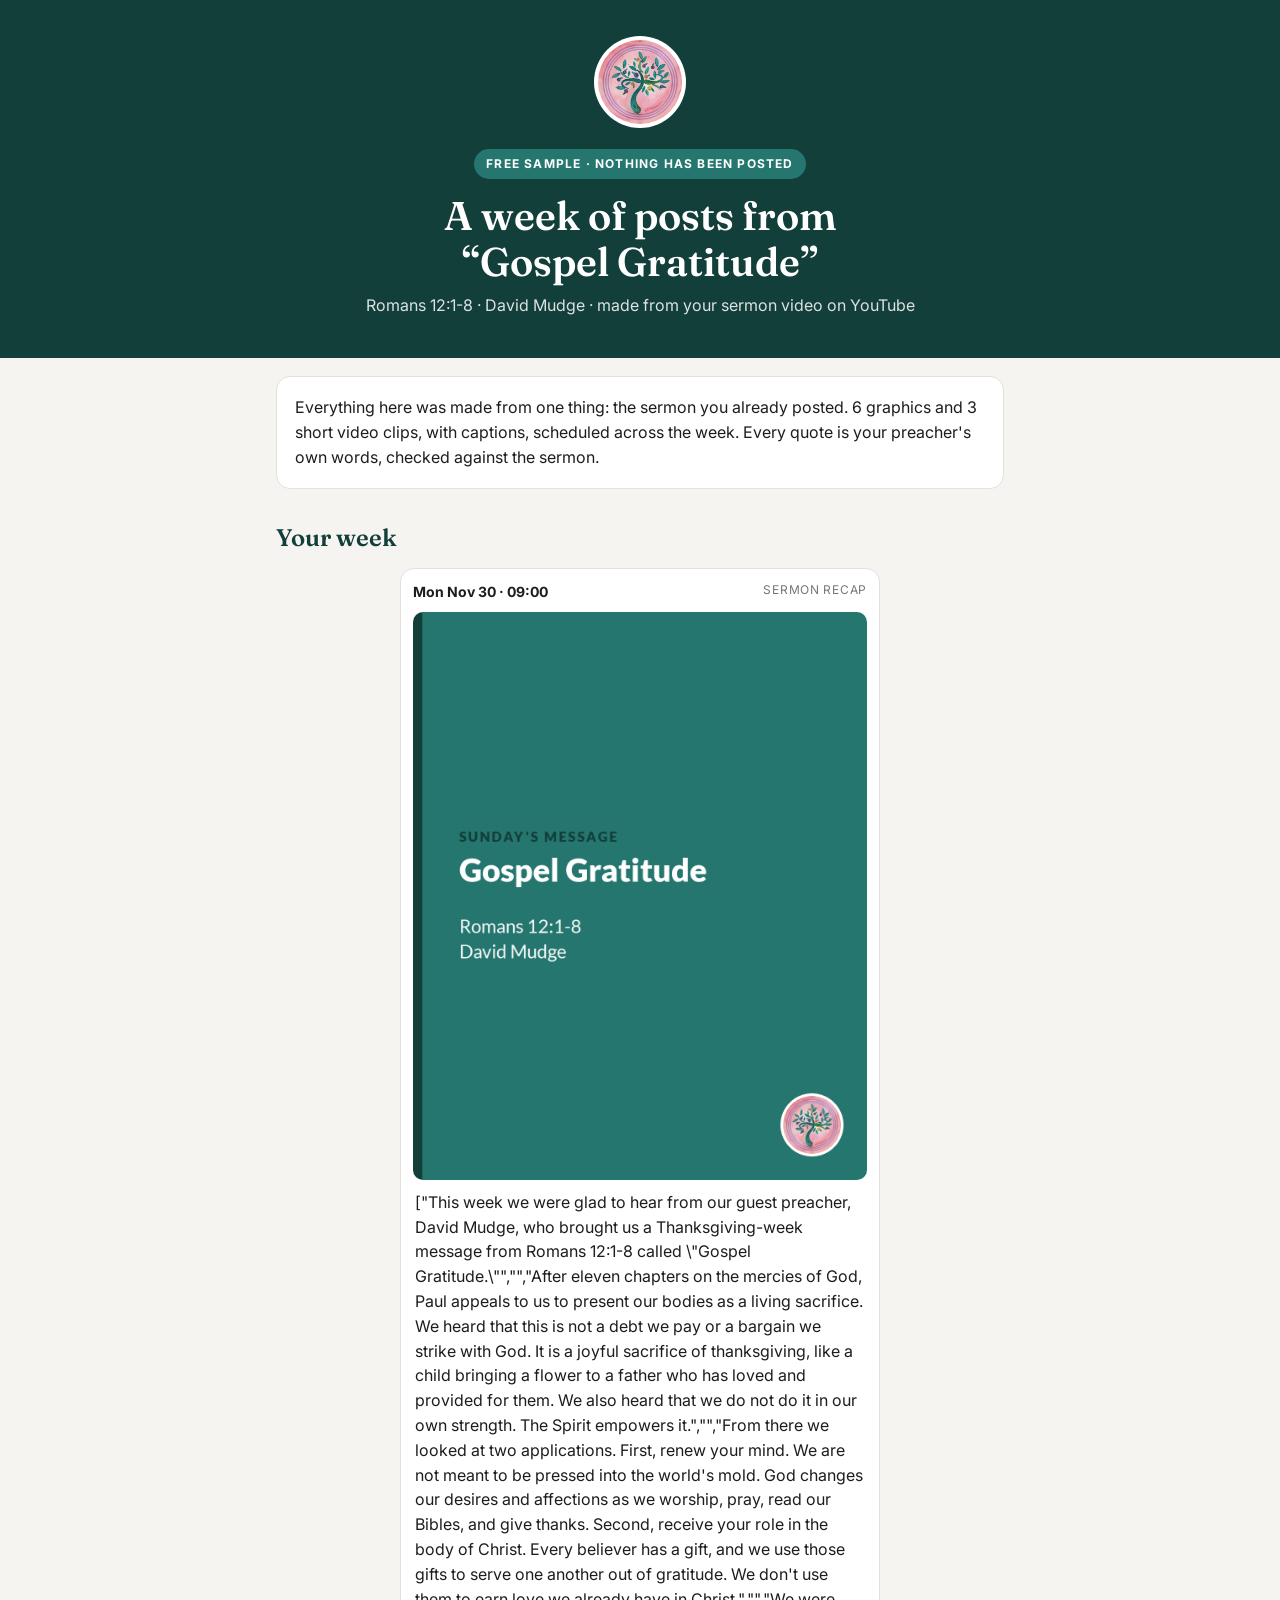
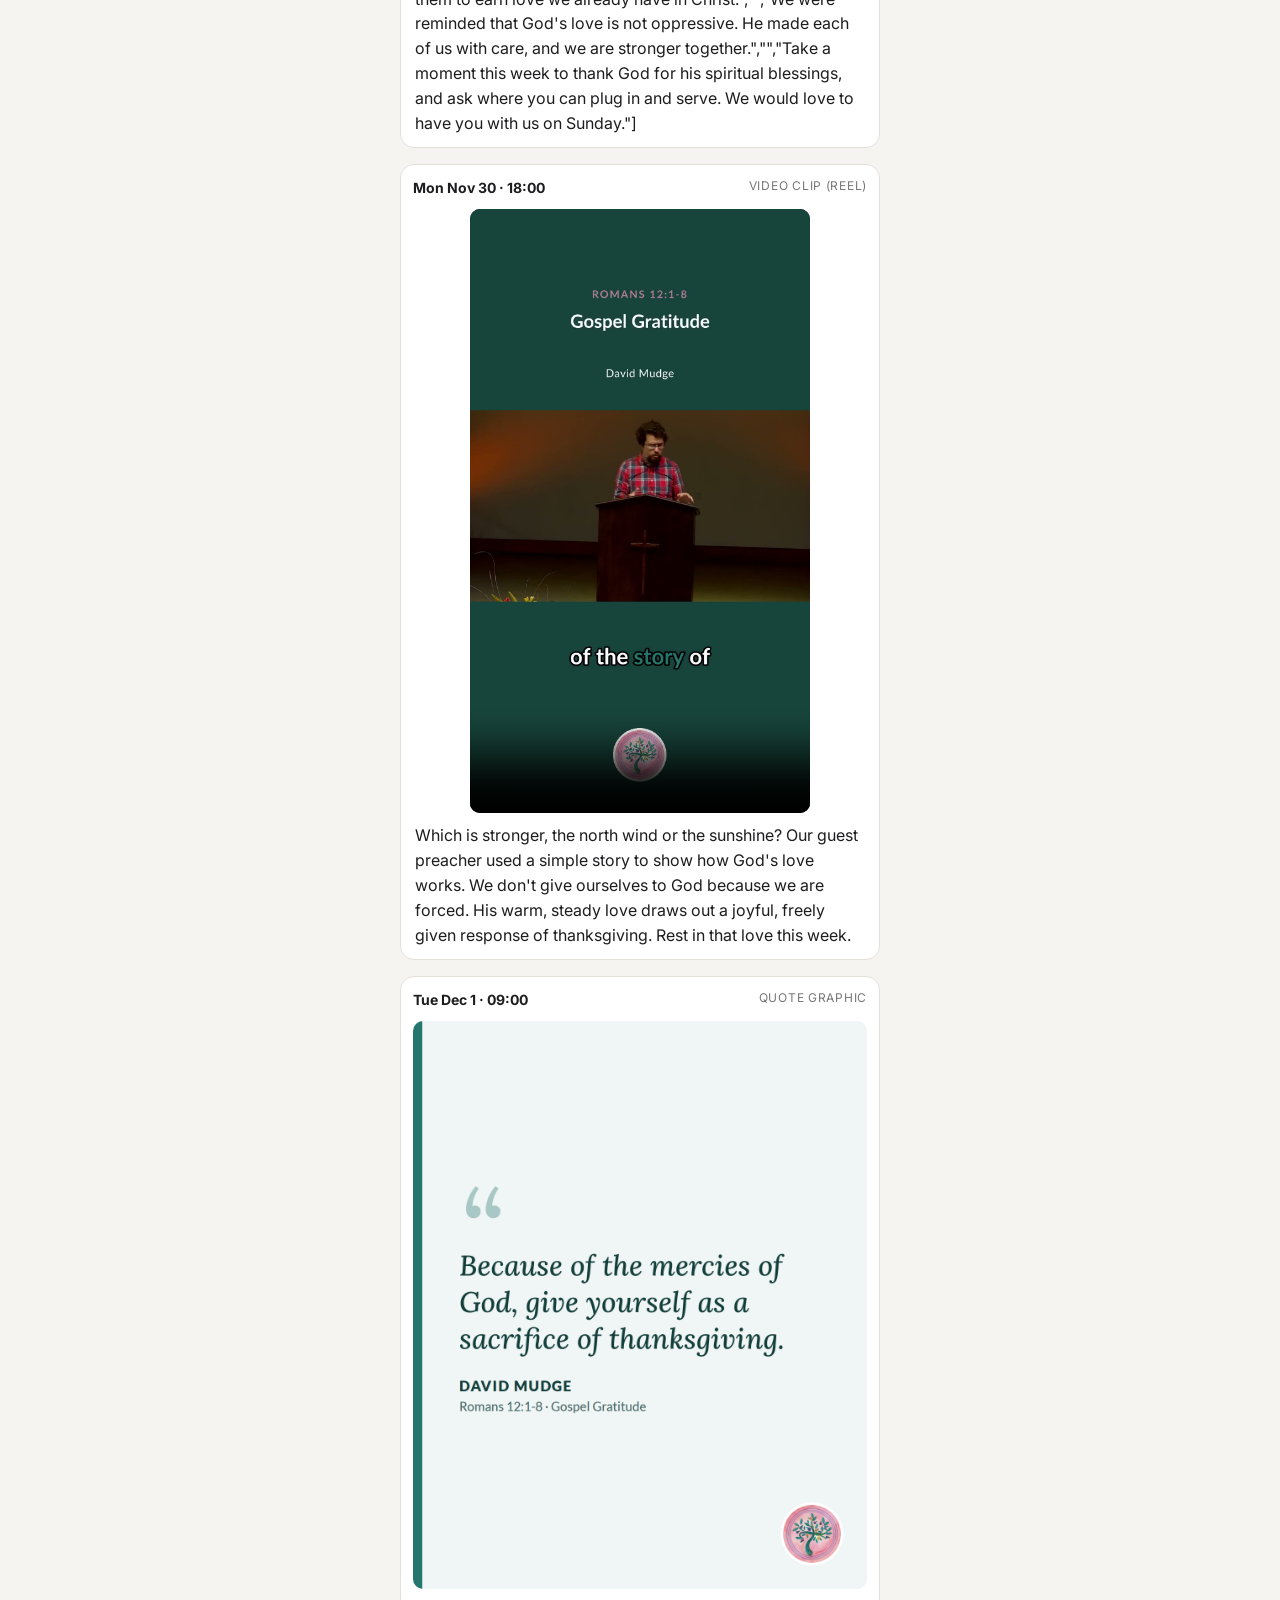
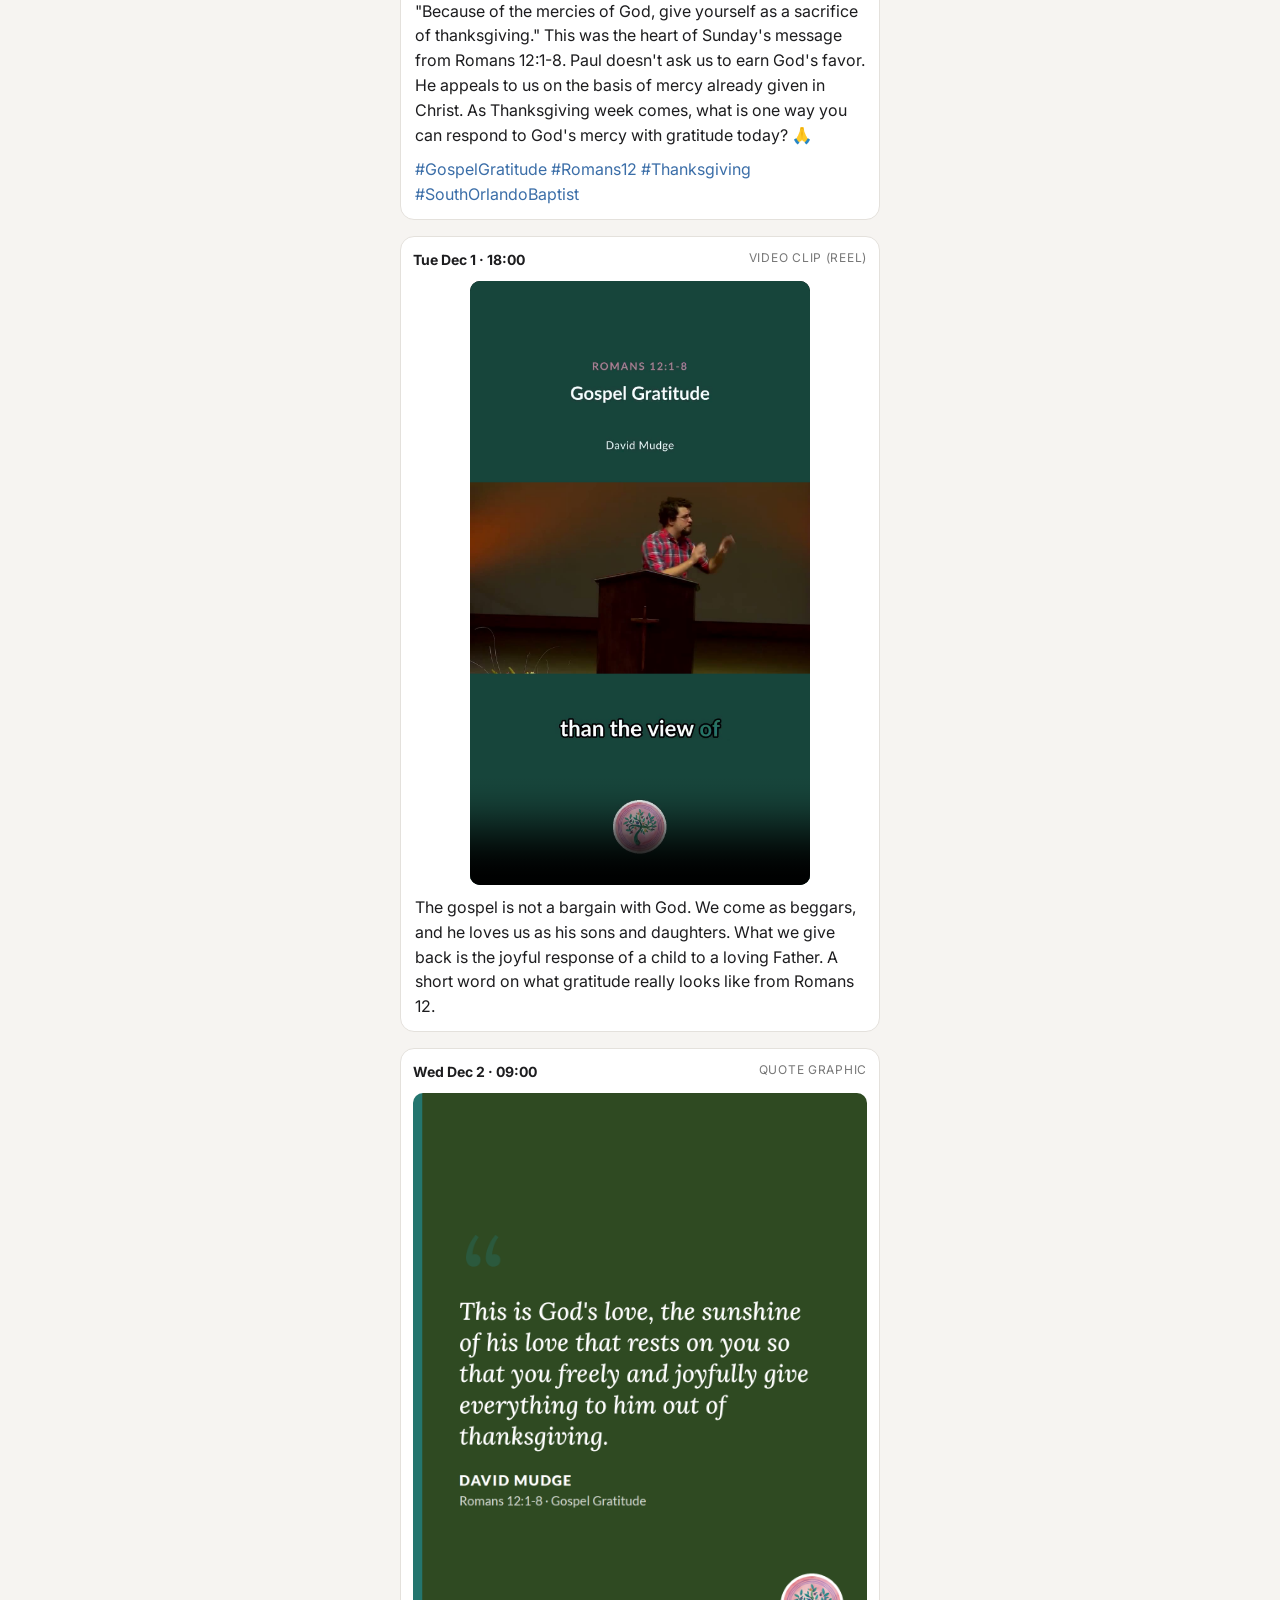
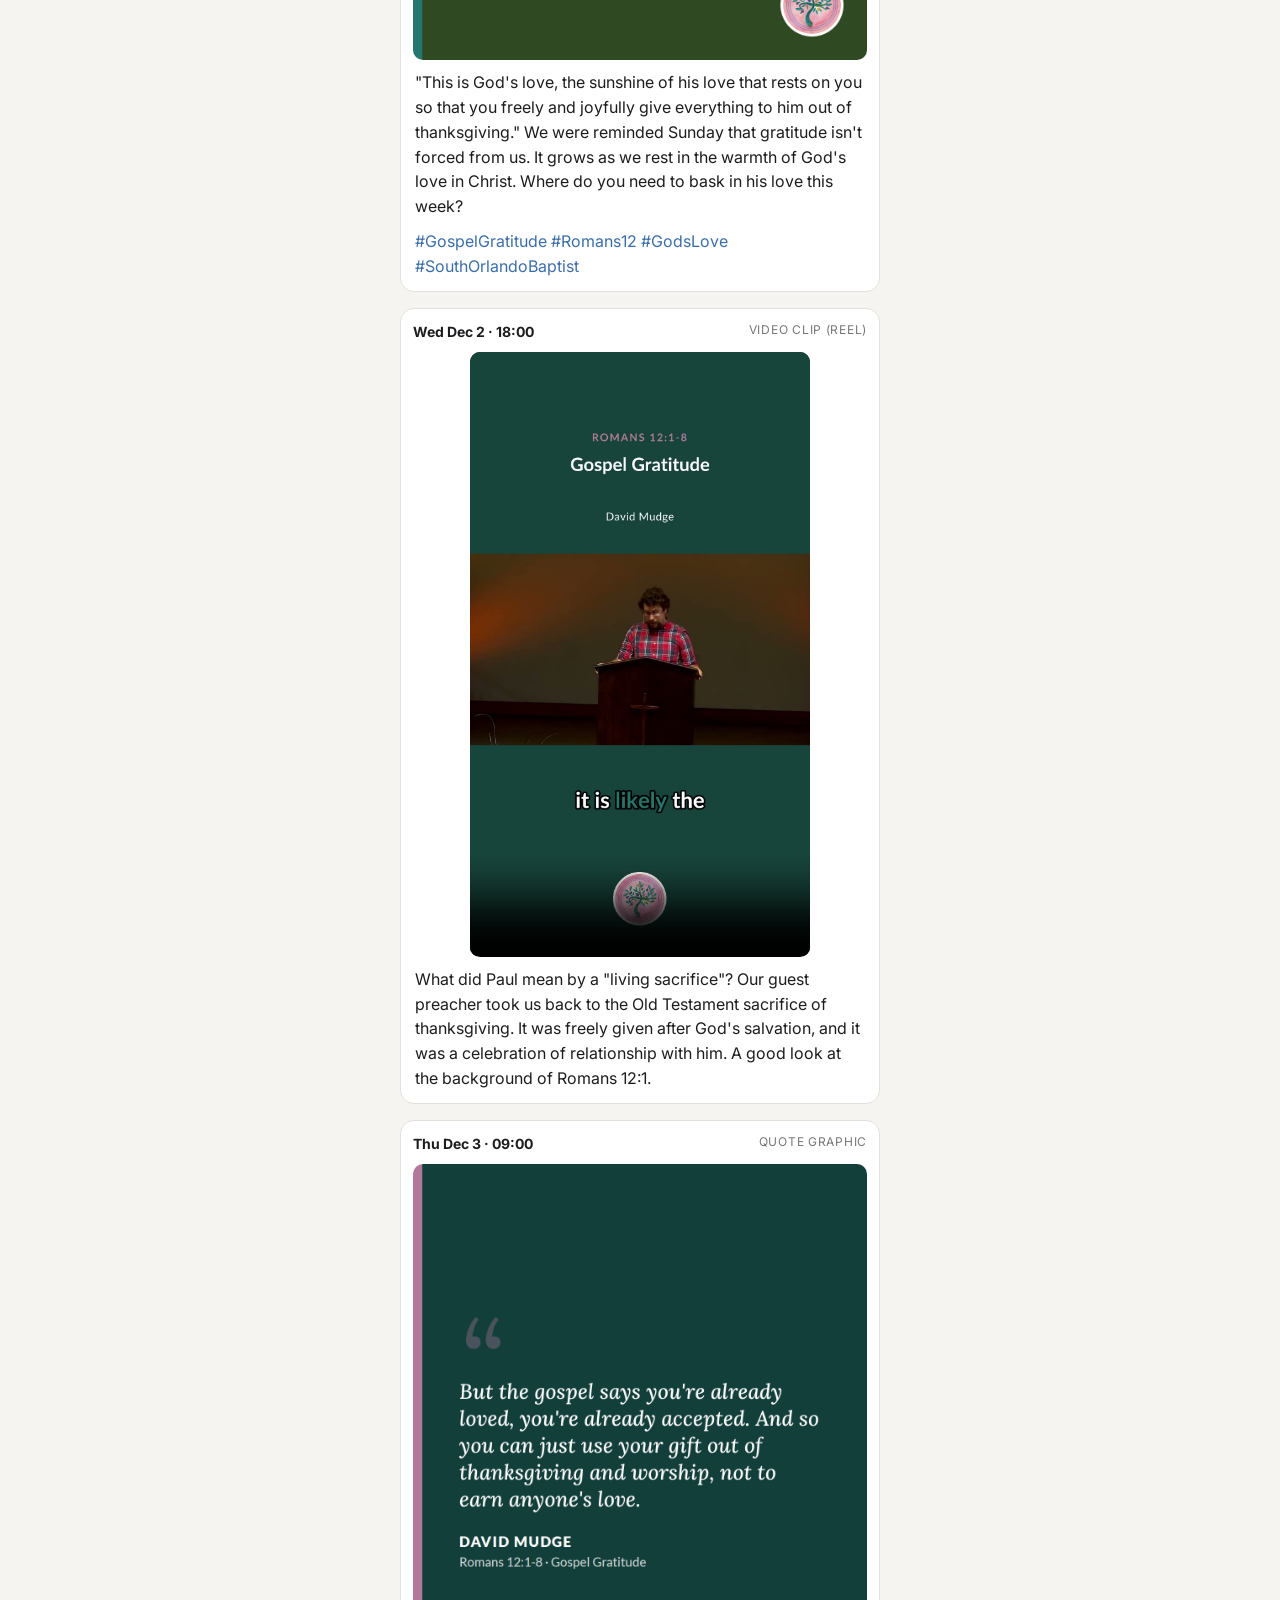
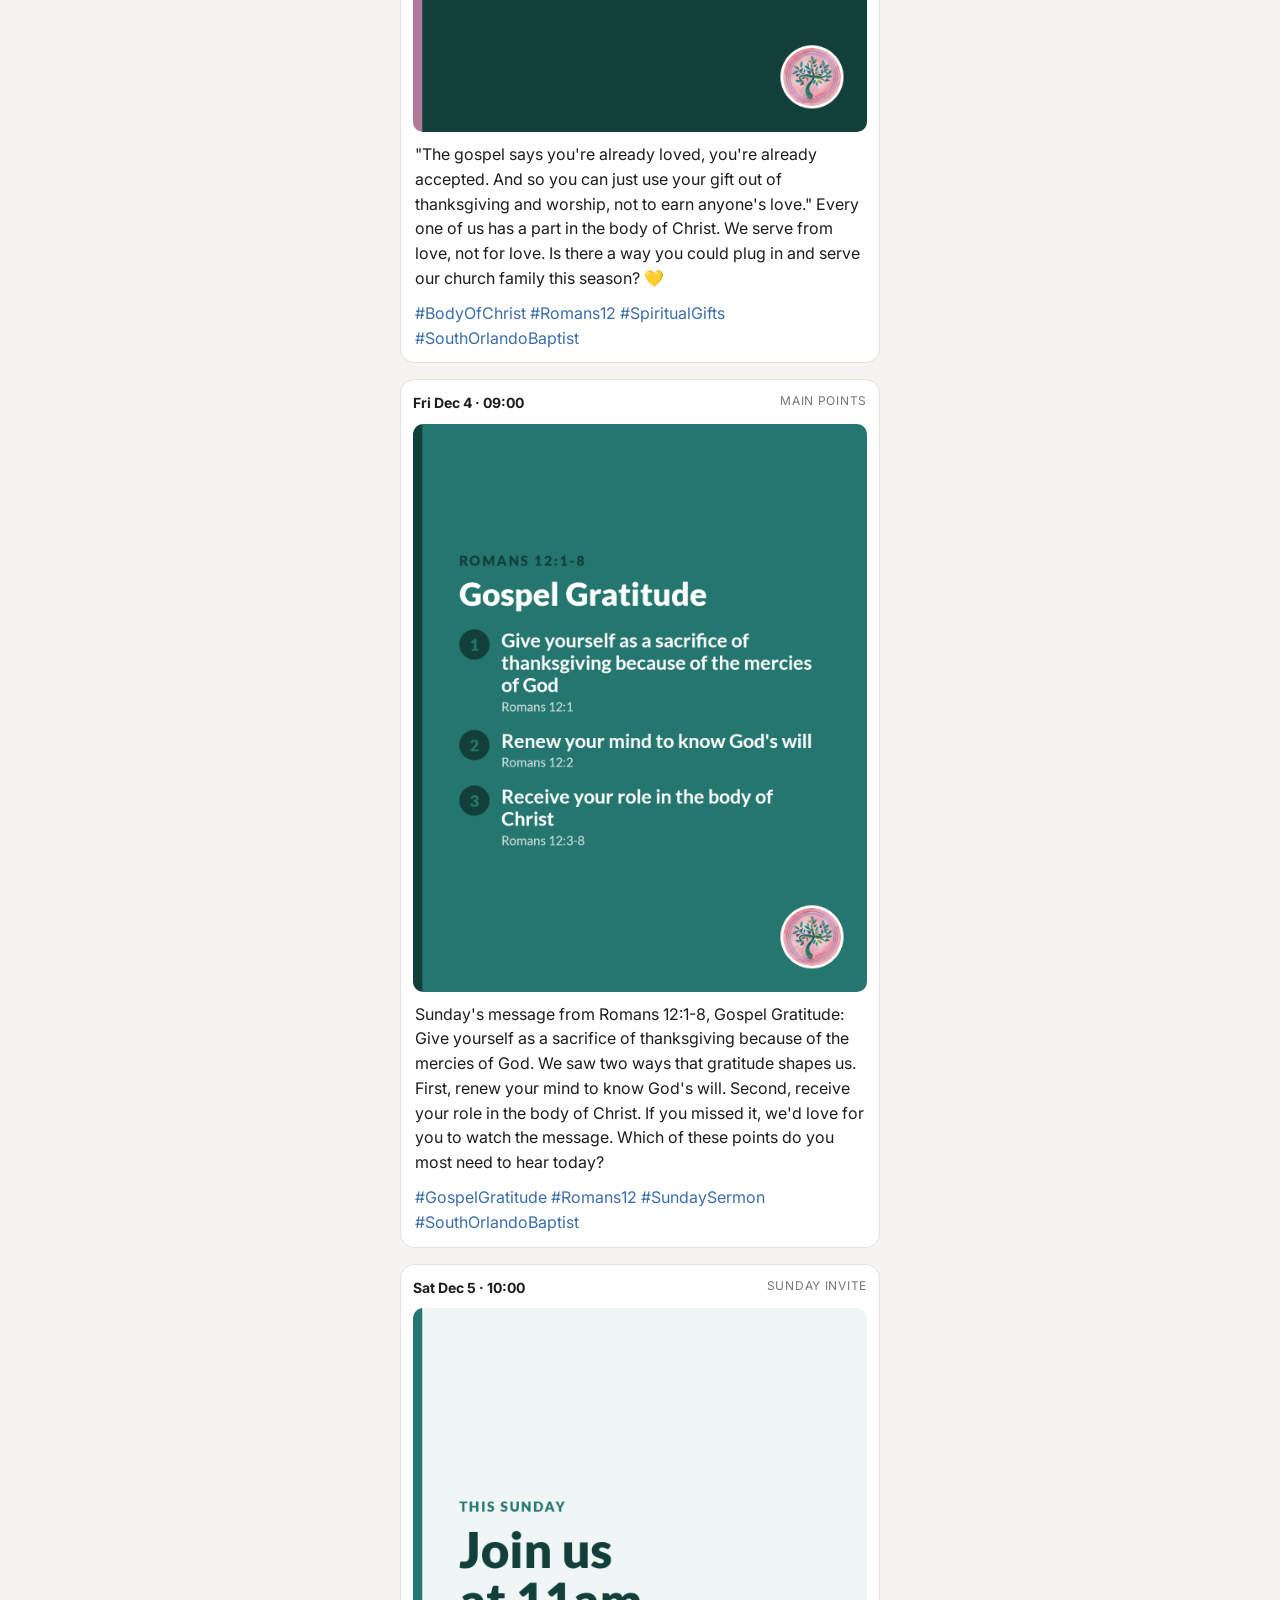
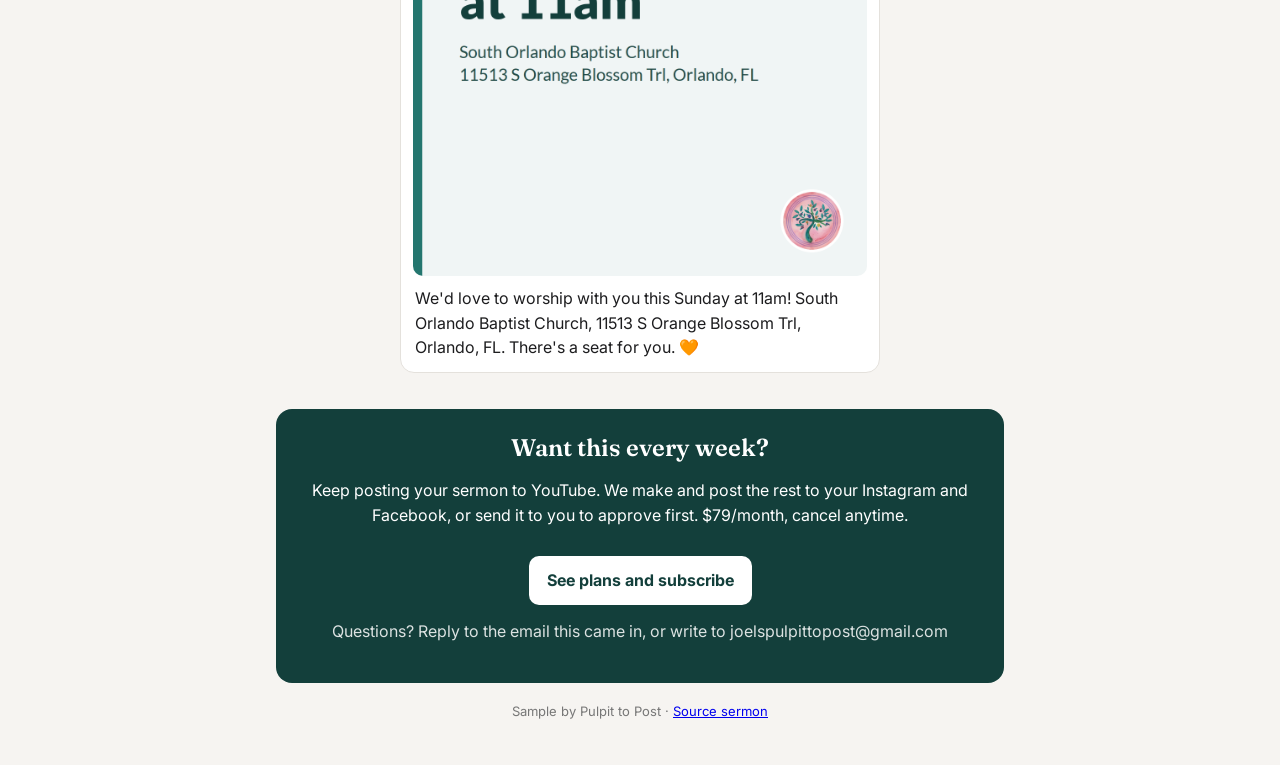
==== commit 9d0b0004: "Sample for South Orlando Baptist Church" ====
--- a/s/south-orlando-baptist-church-c3138469/index.html
+++ b/s/south-orlando-baptist-church-c3138469/index.html
@@ -31,29 +31,27 @@
 <p>Romans 12:1-8 · David Mudge · made from your sermon video on YouTube</p>
 </div></header>
 <main class="wrap">
-<div class="box">Everything here was made from one thing: the sermon you already posted. 7 graphics and 3 short video clips, with captions, scheduled across the week. Every quote is your preacher's own words, checked against the sermon.</div>
+<div class="box">Everything here was made from one thing: the sermon you already posted. 6 graphics and 3 short video clips, with captions, scheduled across the week. Every quote is your preacher's own words, checked against the sermon.</div>
 <h2>Your week</h2>
 <article class="post"><div class="ph"><span class="when">Mon Nov 30
  · 09:00</span><span class="kind">Sermon recap</span></div>
-<img src="images/01-recap.png" alt="" loading="lazy"><p>This past Sunday, we were blessed to have David Mudge, a guest preacher, open Romans 12:1-8 with us in a message called &quot;Gospel Gratitude.&quot; Coming in Thanksgiving week, it was a good reminder of why we give thanks at all.<br><br>After walking through the mercies of God in Romans 1–11, Paul appeals to us (he doesn&#x27;t command us) to present our bodies as a living sacrifice. We heard how this echoes the Old Testament sacrifice of thanksgiving, a joyful, freely given offering that celebrated God&#x27;s salvation. It isn&#x27;t a payment to God. It&#x27;s the response of a loved child to a Father who has provided everything.<br><br>From that main point, we saw two applications. First, renew your mind to know God&#x27;s will. Gratitude, prayer, Scripture, and worship are ways God transforms our hearts to love what he loves. Second, receive your role in the body of Christ. Each of us has been given gifts, and we use them to serve one another out of thanks, not to earn love we already have in Jesus.<br><br>If you weren&#x27;t able to join us, we&#x27;d love for you to watch the full message. This week, take a moment in prayer to thank God for his spiritual blessings, and ask how you might serve in our church family.</p></article><article class="post"><div class="ph"><span class="when">Mon Nov 30
- · 18:00</span><span class="kind">Main points</span></div>
-<img src="images/02-outline.png" alt="" loading="lazy"><p>This week in Romans 12:1-8, we looked at Gospel Gratitude. The main point: give yourself as a sacrifice of thanksgiving because of the mercies of God. Then two applications: renew your mind to know God&#x27;s will (v. 2), and receive your role in the body of Christ (vv. 3-8). Which of these do you most need to hear today?</p><p class="tags">#GospelGratitude #Romans12 #SermonRecap #SouthOrlandoBaptist</p></article><article class="post"><div class="ph"><span class="when">Tue Dec 1
+<img src="images/01-recap.png" alt="" loading="lazy"><p>[&quot;This week we were glad to hear from our guest preacher, David Mudge, who brought us a Thanksgiving-week message from Romans 12:1-8 called \&quot;Gospel Gratitude.\&quot;&quot;,&quot;&quot;,&quot;After eleven chapters on the mercies of God, Paul appeals to us to present our bodies as a living sacrifice. We heard that this is not a debt we pay or a bargain we strike with God. It is a joyful sacrifice of thanksgiving, like a child bringing a flower to a father who has loved and provided for them. We also heard that we do not do it in our own strength. The Spirit empowers it.&quot;,&quot;&quot;,&quot;From there we looked at two applications. First, renew your mind. We are not meant to be pressed into the world&#x27;s mold. God changes our desires and affections as we worship, pray, read our Bibles, and give thanks. Second, receive your role in the body of Christ. Every believer has a gift, and we use those gifts to serve one another out of gratitude. We don&#x27;t use them to earn love we already have in Christ.&quot;,&quot;&quot;,&quot;We were reminded that God&#x27;s love is not oppressive. He made each of us with care, and we are stronger together.&quot;,&quot;&quot;,&quot;Take a moment this week to thank God for his spiritual blessings, and ask where you can plug in and serve. We would love to have you with us on Sunday.&quot;]</p></article><article class="post"><div class="ph"><span class="when">Mon Nov 30
+ · 18:00</span><span class="kind">Video clip (Reel)</span></div>
+<video src="clips/clip-1.mp4" poster="clips/clip-1.jpg" controls playsinline preload="none"></video><p>Which is stronger, the north wind or the sunshine? Our guest preacher used a simple story to show how God&#x27;s love works. We don&#x27;t give ourselves to God because we are forced. His warm, steady love draws out a joyful, freely given response of thanksgiving. Rest in that love this week.</p></article><article class="post"><div class="ph"><span class="when">Tue Dec 1
  · 09:00</span><span class="kind">Quote graphic</span></div>
-<img src="images/03-quote.png" alt="" loading="lazy"><p>This is the heart of Romans 12:1. God has been so merciful to us in Christ that our response is gratitude, offered freely and joyfully, not out of fear or obligation. As we gather around tables this Thanksgiving week, we&#x27;re reminded of the greatest reason to give thanks. What mercy of God are you most thankful for today? 🙏</p><p class="tags">#GospelGratitude #Romans12 #Thanksgiving #SouthOrlandoBaptist</p></article><article class="post"><div class="ph"><span class="when">Tue Dec 1
+<img src="images/02-quote.png" alt="" loading="lazy"><p>&quot;Because of the mercies of God, give yourself as a sacrifice of thanksgiving.&quot; This was the heart of Sunday&#x27;s message from Romans 12:1-8. Paul doesn&#x27;t ask us to earn God&#x27;s favor. He appeals to us on the basis of mercy already given in Christ. As Thanksgiving week comes, what is one way you can respond to God&#x27;s mercy with gratitude today? 🙏</p><p class="tags">#GospelGratitude #Romans12 #Thanksgiving #SouthOrlandoBaptist</p></article><article class="post"><div class="ph"><span class="when">Tue Dec 1
  · 18:00</span><span class="kind">Video clip (Reel)</span></div>
-<video src="clips/clip-1.mp4" poster="clips/clip-1.jpg" controls playsinline preload="none"></video><p>Which is stronger, the north wind or the sunshine? In this story, the answer helps us see how God&#x27;s love works. He doesn&#x27;t force us. His kindness draws us to freely and joyfully give ourselves to him in thanksgiving. Watch this short illustration from Romans 12:1.</p></article><article class="post"><div class="ph"><span class="when">Wed Dec 2
+<video src="clips/clip-2.mp4" poster="clips/clip-2.jpg" controls playsinline preload="none"></video><p>The gospel is not a bargain with God. We come as beggars, and he loves us as his sons and daughters. What we give back is the joyful response of a child to a loving Father. A short word on what gratitude really looks like from Romans 12.</p></article><article class="post"><div class="ph"><span class="when">Wed Dec 2
  · 09:00</span><span class="kind">Quote graphic</span></div>
-<img src="images/04-quote.png" alt="" loading="lazy"><p>God&#x27;s love isn&#x27;t a heavy weight pressing on us. It&#x27;s like warm sunshine that draws out a joyful, willing response. Our giving back to him comes from being deeply loved, not from trying to earn anything. Take a moment today to rest in that love. How might gratitude change the way you spend your day?</p><p class="tags">#GospelGratitude #Romans12 #GodsLove #SouthOrlandoBaptist</p></article><article class="post"><div class="ph"><span class="when">Wed Dec 2
+<img src="images/03-quote.png" alt="" loading="lazy"><p>&quot;This is God&#x27;s love, the sunshine of his love that rests on you so that you freely and joyfully give everything to him out of thanksgiving.&quot; We were reminded Sunday that gratitude isn&#x27;t forced from us. It grows as we rest in the warmth of God&#x27;s love in Christ. Where do you need to bask in his love this week?</p><p class="tags">#GospelGratitude #Romans12 #GodsLove #SouthOrlandoBaptist</p></article><article class="post"><div class="ph"><span class="when">Wed Dec 2
  · 18:00</span><span class="kind">Video clip (Reel)</span></div>
-<video src="clips/clip-2.mp4" poster="clips/clip-2.jpg" controls playsinline preload="none"></video><p>When Paul says &#x27;living sacrifice,&#x27; what picture does he have in mind? Not guilt or shame, but a joyful, freely given offering of thanks. Here&#x27;s a short look at the Old Testament sacrifice of thanksgiving and why it points us to Jesus and to a life of gratitude.</p></article><article class="post"><div class="ph"><span class="when">Thu Dec 3
+<video src="clips/clip-3.mp4" poster="clips/clip-3.jpg" controls playsinline preload="none"></video><p>What did Paul mean by a &quot;living sacrifice&quot;? Our guest preacher took us back to the Old Testament sacrifice of thanksgiving. It was freely given after God&#x27;s salvation, and it was a celebration of relationship with him. A good look at the background of Romans 12:1.</p></article><article class="post"><div class="ph"><span class="when">Thu Dec 3
  · 09:00</span><span class="kind">Quote graphic</span></div>
-<img src="images/05-quote.png" alt="" loading="lazy"><p>In Christ, we are already loved and already accepted. That frees us to serve in our church family out of thanksgiving and worship, not to earn anyone&#x27;s approval. Every one of us has been given gifts for the good of the body. Where might God be inviting you to use yours this season?</p><p class="tags">#GospelGratitude #SpiritualGifts #BodyOfChrist #SouthOrlandoBaptist</p></article><article class="post"><div class="ph"><span class="when">Thu Dec 3
- · 18:00</span><span class="kind">Video clip (Reel)</span></div>
-<video src="clips/clip-3.mp4" poster="clips/clip-3.jpg" controls playsinline preload="none"></video><p>God made you in a particular way, and he loves you in a particular way. We can be thankful and humble about how he&#x27;s shaped us, rather than wishing we were someone else. A word of encouragement from Romans 12 on gifts and personality.</p></article><article class="post"><div class="ph"><span class="when">Fri Dec 4
- · 09:00</span><span class="kind">Quote graphic</span></div>
-<img src="images/06-quote.png" alt="" loading="lazy"><p>Not sure what your spiritual gifts are? You&#x27;re not alone. Romans 12 reminds us that every believer has a part to play in the body of Christ. A good first step is simply to get involved and serve, and see where God gives joy and affirmation through others. What&#x27;s one small way you could serve our church family this month?</p><p class="tags">#Romans12 #SpiritualGifts #ServeTogether #SouthOrlandoBaptist</p></article><article class="post"><div class="ph"><span class="when">Sat Dec 5
+<img src="images/04-quote.png" alt="" loading="lazy"><p>&quot;The gospel says you&#x27;re already loved, you&#x27;re already accepted. And so you can just use your gift out of thanksgiving and worship, not to earn anyone&#x27;s love.&quot; Every one of us has a part in the body of Christ. We serve from love, not for love. Is there a way you could plug in and serve our church family this season? 💛</p><p class="tags">#BodyOfChrist #Romans12 #SpiritualGifts #SouthOrlandoBaptist</p></article><article class="post"><div class="ph"><span class="when">Fri Dec 4
+ · 09:00</span><span class="kind">Main points</span></div>
+<img src="images/05-outline.png" alt="" loading="lazy"><p>Sunday&#x27;s message from Romans 12:1-8, Gospel Gratitude: Give yourself as a sacrifice of thanksgiving because of the mercies of God. We saw two ways that gratitude shapes us. First, renew your mind to know God&#x27;s will. Second, receive your role in the body of Christ. If you missed it, we&#x27;d love for you to watch the message. Which of these points do you most need to hear today?</p><p class="tags">#GospelGratitude #Romans12 #SundaySermon #SouthOrlandoBaptist</p></article><article class="post"><div class="ph"><span class="when">Sat Dec 5
  · 10:00</span><span class="kind">Sunday invite</span></div>
-<img src="images/07-invite.png" alt="" loading="lazy"><p>We&#x27;d love to worship with you this Sunday at 11am! South Orlando Baptist Church, 11513 S Orange Blossom Trl, Orlando, FL. There&#x27;s a seat for you. 🧡</p></article>
+<img src="images/06-invite.png" alt="" loading="lazy"><p>We&#x27;d love to worship with you this Sunday at 11am! South Orlando Baptist Church, 11513 S Orange Blossom Trl, Orlando, FL. There&#x27;s a seat for you. 🧡</p></article>
 <section class="cta"><h2>Want this every week?</h2>
 <p>Keep posting your sermon to YouTube. We make and post the rest to your Instagram and Facebook, or send it to you to approve first. $79/month, cancel anytime.</p>
 <a class="btn" href="https://pulpittopost.github.io/#pricing">See plans and subscribe</a>
